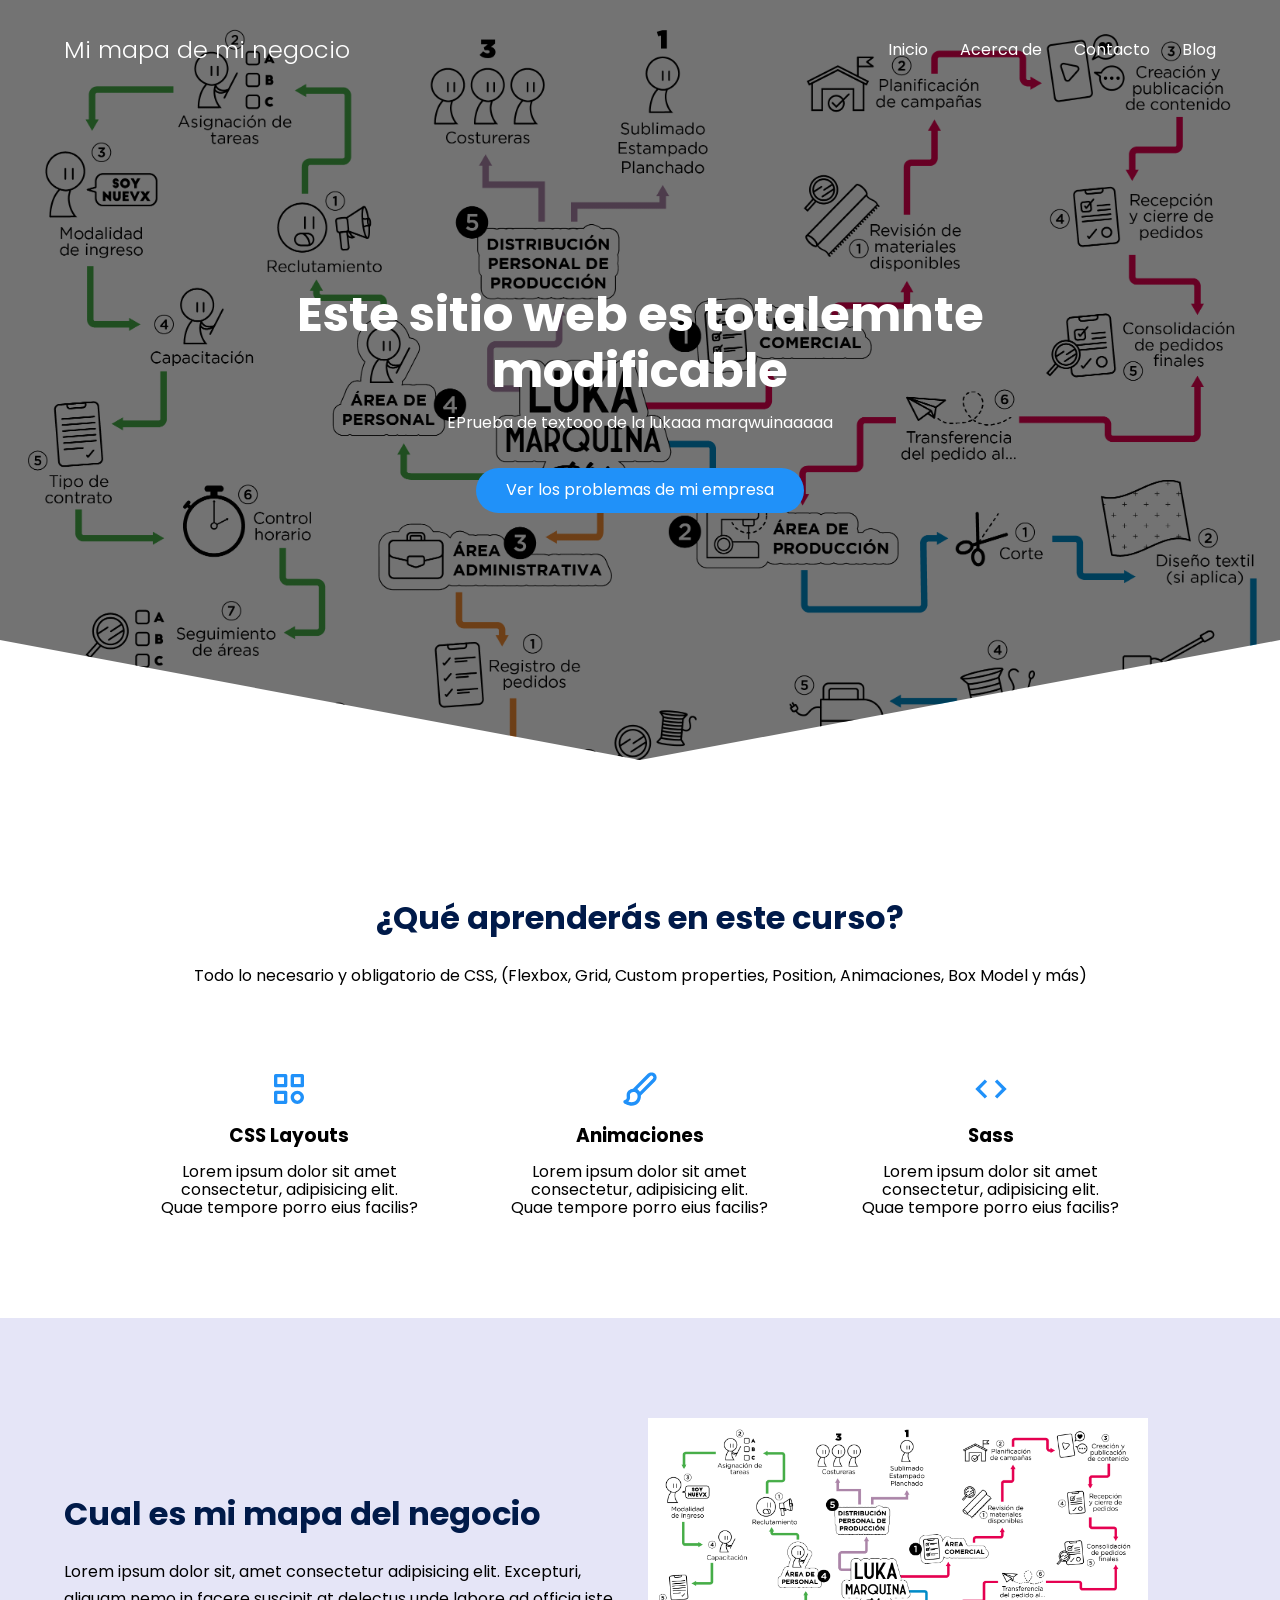
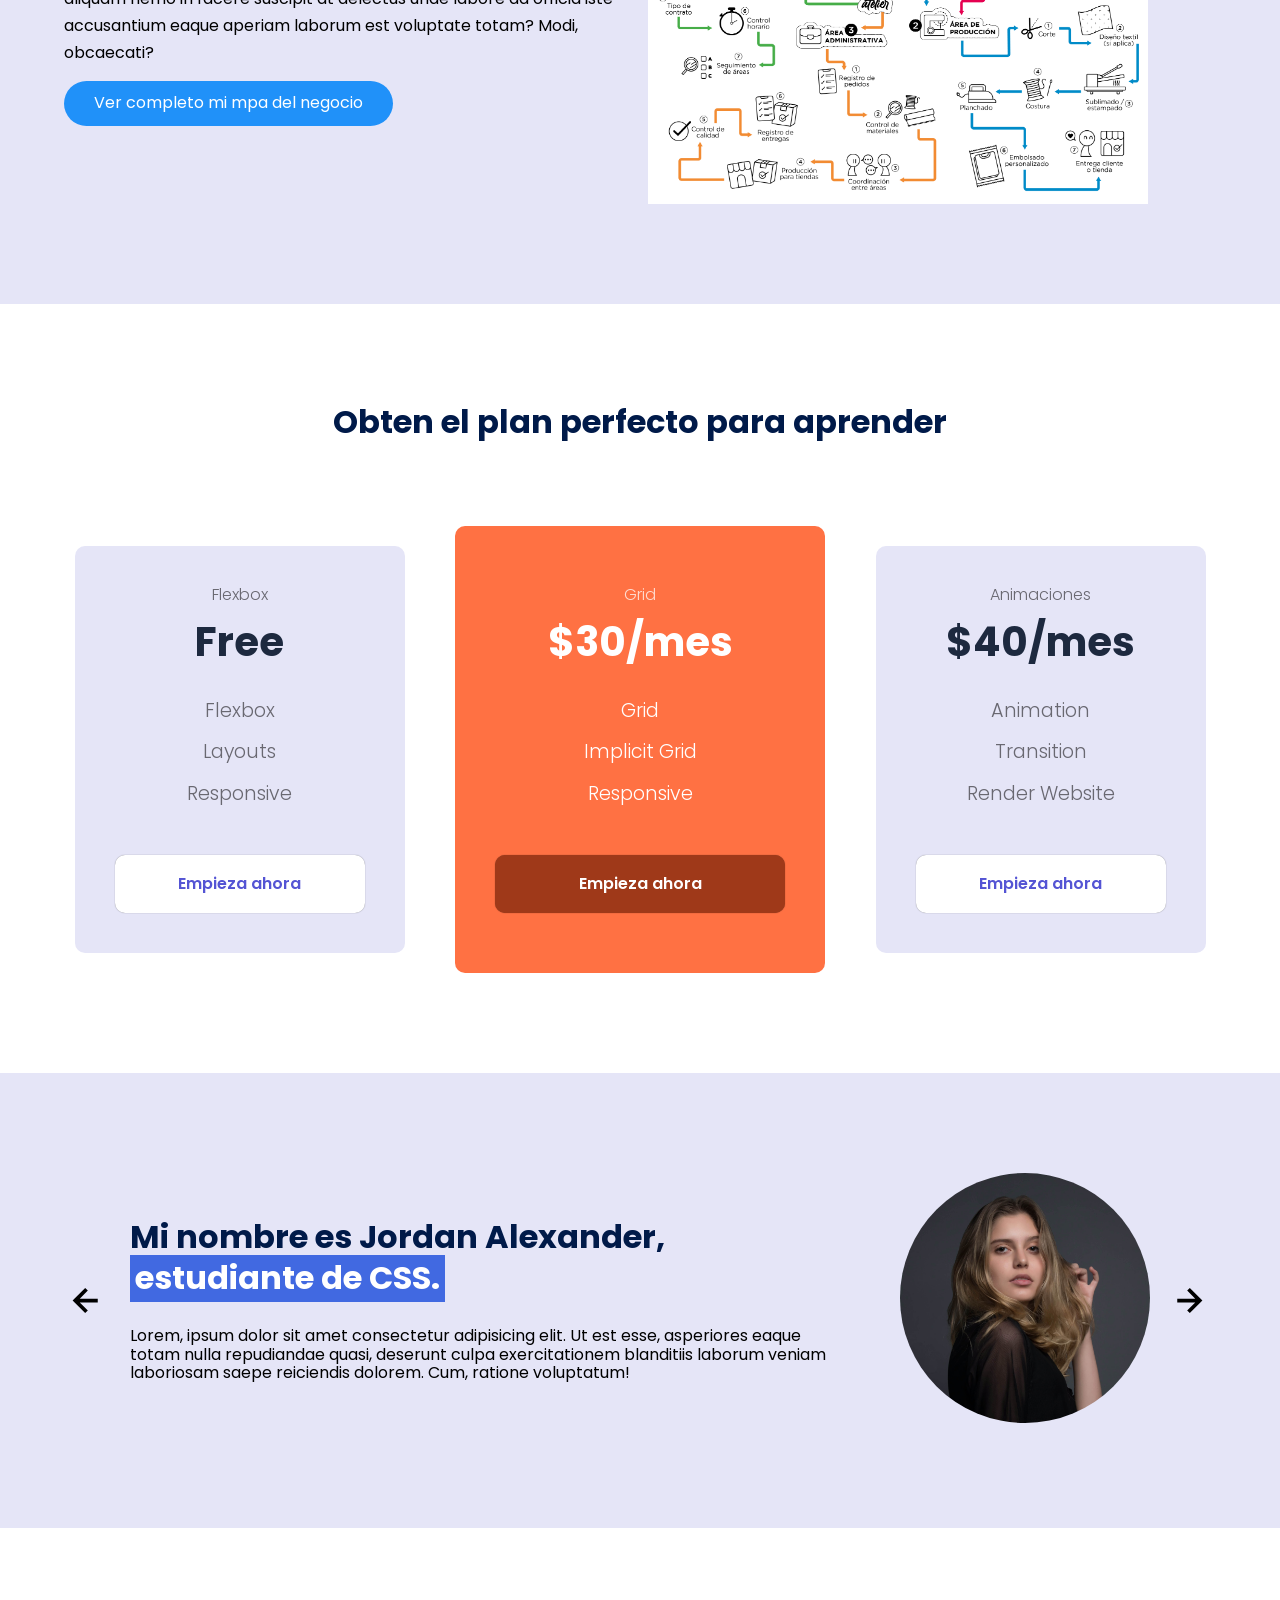
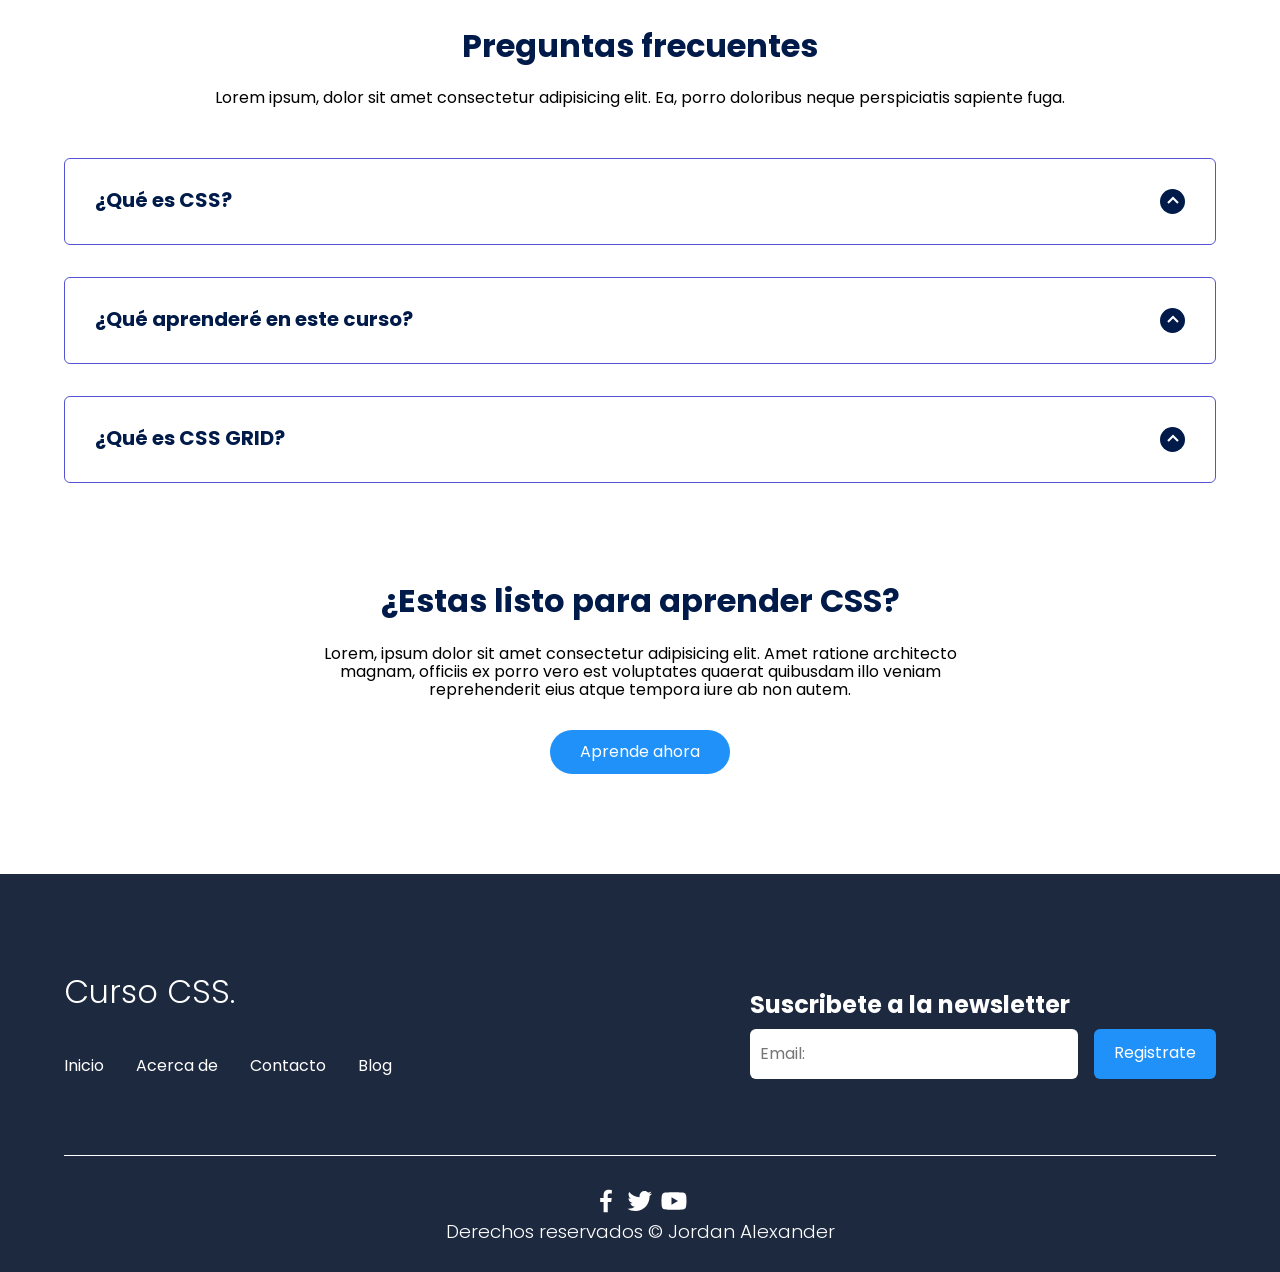
==== index.html @ 6831dfa4 "10" ====
<!DOCTYPE html>
<html lang="es">

<head>
    <meta charset="UTF-8">
    <meta http-equiv="X-UA-Compatible" content="IE=edge">
    <meta name="viewport" content="width=device-width, initial-scale=1.0">
    <title>MASTER EN CSS</title>
    <link rel="shortcut icon" href="./images/favicon.png" type="image/x-icon">
    <link rel="stylesheet" href="./css/normalize.css">
    <link rel="stylesheet" href="./css/estilos.css">

    <meta name="theme-color" content="#2091F9">

    <meta name="title" content="Aprende CSS desde cero">
    <meta name="description"
        content="Hola, soy una descripción que verás cuando busques algo de mi temática en Google.">


    <meta property="og:type" content="website">
    <meta property="og:url" content="https://alexcgdesign.github.io">
    <meta property="og:title" content="Aprende CSS desde cero">
    <meta property="og:description"
        content="Hola, soy una descripción que verás cuando busques algo de mi temática en Google.">
    <meta property="og:image" content="https://alexcgdesign.github.io/images/css.jpg">

    <meta property="twitter:card" content="summary_large_image">
    <meta property="twitter:url" content="https://www.jordanalex.com/">
    <meta property="twitter:title" content="Aprende CSS desde cero">
    <meta property="twitter:description"
        content="Hola, soy una descripción que verás cuando busques algo de mi temática en Google.">
    <meta property="twitter:image" content="https://alexcgdesign.github.io/images/css.jpg">
</head>

<body>

    <header class="hero">
        <nav class="nav container">
            <div class="nav__logo">
                <h2 class="nav__title">Mi mapa de mi negocio</h2>
            </div>

            <ul class="nav__link nav__link--menu">
                <li class="nav__items">
                    <a href="#" class="nav__links">Inicio</a>
                </li>
                <li class="nav__items">
                    <a href="#" class="nav__links">Acerca de</a>
                </li>
                <li class="nav__items">
                    <a href="#" class="nav__links">Contacto</a>
                </li>
                <li class="nav__items">
                    <a href="#" class="nav__links">Blog</a>
                </li>

                <img src="./images/close.svg" class="nav__close">
            </ul>

            <div class="nav__menu">
                <img src="./images/menu.svg" class="nav__img">
            </div>
        </nav>

        <section class="hero__container container">
            <h1 class="hero__title">Este sitio web es totalemnte modificable</h1>
            <p class="hero__paragraph">EPrueba de textooo de la lukaaa marqwuinaaaaa</p>
            <a href="#" class="cta">Ver los problemas de mi empresa</a>
        </section>
    </header>

    <main>
        <section class="container about">
            <h2 class="subtitle">¿Qué aprenderás en este curso?</h2>
            <p class="about__paragraph">Todo lo necesario y obligatorio de CSS, (Flexbox, Grid, Custom properties,
                Position, Animaciones, Box Model y más)</p>

            <div class="about__main">
                <article class="about__icons">
                    <img src="./images/shapes.svg" class="about__icon">
                    <h3 class="about__title">CSS Layouts</h3>
                    <p class="about__paragrah">Lorem ipsum dolor sit amet consectetur, adipisicing elit. Quae tempore
                        porro eius facilis?</p>
                </article>

                <article class="about__icons">
                    <img src="./images/paint.svg" class="about__icon">
                    <h3 class="about__title">Animaciones</h3>
                    <p class="about__paragrah">Lorem ipsum dolor sit amet consectetur, adipisicing elit. Quae tempore
                        porro eius facilis?</p>
                </article>

                <article class="about__icons">
                    <img src="./images/code.svg" class="about__icon">
                    <h3 class="about__title">Sass</h3>
                    <p class="about__paragrah">Lorem ipsum dolor sit amet consectetur, adipisicing elit. Quae tempore
                        porro eius facilis?</p>
                </article>
            </div>
        </section>

        <section class="knowledge">
            <div class="knowledge__container container">
                <div class="knowledege__texts">
                    <h2 class="subtitle">Cual es mi mapa del negocio </h2>
                    <p class="knowledge__paragraph">Lorem ipsum dolor sit, amet consectetur adipisicing elit. Excepturi,
                        aliquam nemo in facere suscipit at delectus unde labore ad officia iste accusantium eaque
                        aperiam laborum est voluptate totam? Modi, obcaecati?</p>
                    <a href="#" class="cta">Ver completo mi mpa del negocio</a>
                </div>

                <figure class="knowledge__picture">
                    <img src="images/GRAFICO COMPLETO MAPA LUKA MARQUINA ATELIER_Mesa de trabajo 1 (1).png" class="knowledge__img">
                </figure>
            </div>
        </section>

        <section class="price container">
            <h2 class="subtitle">Obten el plan perfecto para aprender</h2>

            <div class="price__table">
                <div class="price__element">
                    <p class="price__name">Flexbox</p>
                    <h3 class="price__price">Free</h3>

                    <div class="price__items">
                        <p class="price__features">Flexbox</p>
                        <p class="price__features">Layouts</p>
                        <p class="price__features">Responsive</p>
                    </div>

                    <a href="#" class="price__cta">Empieza ahora</a>
                </div>


                <div class="price__element price__element--best">
                    <p class="price__name">Grid</p>
                    <h3 class="price__price">$30/mes</h3>

                    <div class="price__items">
                        <p class="price__features">Grid</p>
                        <p class="price__features">Implicit Grid</p>
                        <p class="price__features">Responsive</p>
                    </div>

                    <a href="#" class="price__cta">Empieza ahora</a>
                </div>


                <div class="price__element">
                    <p class="price__name">Animaciones</p>
                    <h3 class="price__price">$40/mes</h3>

                    <div class="price__items">
                        <p class="price__features">Animation</p>
                        <p class="price__features">Transition</p>
                        <p class="price__features">Render Website</p>
                    </div>

                    <a href="#" class="price__cta">Empieza ahora</a>
                </div>


            </div>
        </section>

        <section class="testimony">
            <div class="testimony__container container">
                <img src="./images/leftarrow.svg" class="testimony__arrow" id="before">

                <section class="testimony__body testimony__body--show" data-id="1">
                    <div class="testimony__texts">
                        <h2 class="subtitle">Mi nombre es Jordan Alexander, <span class="testimony__course">estudiante
                                de CSS.</span></h2>
                        <p class="testimony__review">Lorem, ipsum dolor sit amet consectetur adipisicing elit. Ut est
                            esse, asperiores eaque totam nulla repudiandae quasi, deserunt culpa exercitationem
                            blanditiis laborum veniam laboriosam saepe reiciendis dolorem. Cum, ratione voluptatum!</p>
                    </div>

                    <figure class="testimony__picture">
                        <img src="./images/face.jpg" class="testimony__img">
                    </figure>
                </section>

                <section class="testimony__body" data-id="2">
                    <div class="testimony__texts">
                        <h2 class="subtitle">Mi nombre es Alejandra Perez, <span class="testimony__course">estudiante de
                                CSS.</span></h2>
                        <p class="testimony__review">Lorem, ipsum dolor sit amet consectetur adipisicing elit. Ut est
                            esse, asperiores eaque laborum veniam laboriosam saepe reiciendis dolorem. Cum, ratione
                            voluptatum!</p>
                    </div>

                    <figure class="testimony__picture">
                        <img src="./images/face2.jpg" class="testimony__img">
                    </figure>
                </section>

                <section class="testimony__body" data-id="3">
                    <div class="testimony__texts">
                        <h2 class="subtitle">Mi nombre es Karen Arteaga, <span class="testimony__course">estudiante de
                                CSS.</span></h2>
                        <p class="testimony__review">Lorem, ipsum dolor sit amet consectetur adipisicing elit. Ut est
                            esse, niam laboriosam saepe reiciendis dolorem. Cum, ratione voluptatum!</p>
                    </div>

                    <figure class="testimony__picture">
                        <img src="./images/face3.jpg" class="testimony__img">
                    </figure>
                </section>

                <section class="testimony__body" data-id="4">
                    <div class="testimony__texts">
                        <h2 class="subtitle">Mi nombre es Kevin Ramirez, <span class="testimony__course">estudiante de
                                CSS.</span></h2>
                        <p class="testimony__review">Lorem, ipsum dolor sit amet consectetur adipisicing elit. Ut est
                            esse, niam laboriosam saepe reiciendis dolorem. Cum, ratione voluptatum!</p>
                    </div>

                    <figure class="testimony__picture">
                        <img src="./images/face4.jpg" class="testimony__img">
                    </figure>
                </section>


                <img src="./images/rightarrow.svg" class="testimony__arrow" id="next">
            </div>
        </section>

        <section class="questions container">
            <h2 class="subtitle">Preguntas frecuentes</h2>
            <p class="questions__paragraph">Lorem ipsum, dolor sit amet consectetur adipisicing elit. Ea, porro
                doloribus neque perspiciatis sapiente fuga.</p>

            <section class="questions__container">
                <article class="questions__padding">
                    <div class="questions__answer">
                        <h3 class="questions__title">¿Qué es CSS?
                            <span class="questions__arrow">
                                <img src="./images/arrow.svg" class="questions__img">
                            </span>
                        </h3>

                        <p class="questions__show">Lorem ipsum, dolor sit amet consectetur adipisicing elit. Quos
                            facere, quidem eum id excepturi assumenda explicabo nam accusamus veritatis voluptates
                            eveniet adipisci, dicta nihil nemo modi possimus officiis quam atque? Lorem ipsum, dolor sit
                            amet consectetur adipisicing elit. Quos facere, quidem eum id excepturi assumenda explicabo
                            nam accusamus veritatis voluptates eveniet adipisci, dicta nihil nemo modi possimus officiis
                            quam atque?</p>
                    </div>
                </article>

                <article class="questions__padding">
                    <div class="questions__answer">
                        <h3 class="questions__title">¿Qué aprenderé en este curso?
                            <span class="questions__arrow">
                                <img src="./images/arrow.svg" class="questions__img">
                            </span>
                        </h3>

                        <p class="questions__show">Lorem ipsum, dolor sit amet consectetur adipisicing elit. Quos
                            facere, quidem eum id excepturi assumenda explicabo nam accusamus veritatis voluptates
                            eveniet adipisci, dicta nihil nemo modi possimus officiis quam atque? Lorem ipsum, dolor sit
                            amet consectetur adipisicing elit. Quos facere, quidem eum id excepturi assumenda explicabo
                            nam accusamus veritatis voluptates eveniet adipisci, dicta nihil nemo modi possimus officiis
                            quam atque?</p>
                    </div>
                </article>

                <article class="questions__padding">
                    <div class="questions__answer">
                        <h3 class="questions__title">¿Qué es CSS GRID?
                            <span class="questions__arrow">
                                <img src="./images/arrow.svg" class="questions__img">
                            </span>
                        </h3>

                        <p class="questions__show">Lorem ipsum, dolor sit amet consectetur adipisicing elit. Quos
                            facere, quidem eum id excepturi assumenda explicabo nam accusamus veritatis voluptates
                            eveniet adipisci, dicta nihil nemo modi possimus officiis quam atque? Lorem ipsum, dolor sit
                            amet consectetur adipisicing elit. Quos facere, quidem eum id excepturi assumenda explicabo
                            nam accusamus veritatis voluptates eveniet adipisci, dicta nihil nemo modi possimus officiis
                            quam atque?</p>
                    </div>
                </article>
            </section>

            <section class="questions__offer">
                <h2 class="subtitle">¿Estas listo para aprender CSS?</h2>
                <p class="questions__copy">Lorem, ipsum dolor sit amet consectetur adipisicing elit. Amet ratione
                    architecto magnam, officiis ex porro vero est voluptates quaerat quibusdam illo veniam reprehenderit
                    eius atque tempora iure ab non autem.</p>
                <a href="#" class="cta">Aprende ahora</a>
            </section>
        </section>
    </main>

    <footer class="footer">
        <section class="footer__container container">
            <nav class="nav nav--footer">
                <h2 class="footer__title">Curso CSS.</h2>

                <ul class="nav__link nav__link--footer">
                    <li class="nav__items">
                        <a href="#" class="nav__links">Inicio</a>
                    </li>
                    <li class="nav__items">
                        <a href="#" class="nav__links">Acerca de</a>
                    </li>
                    <li class="nav__items">
                        <a href="#" class="nav__links">Contacto</a>
                    </li>
                    <li class="nav__items">
                        <a href="#" class="nav__links">Blog</a>
                    </li>
                </ul>
            </nav>

            <form class="footer__form" action="https://formspree.io/f/mknkkrkj" method="POST">
                <h2 class="footer__newsletter">Suscribete a la newsletter</h2>
                <div class="footer__inputs">
                    <input type="email" placeholder="Email:" class="footer__input" name="_replyto">
                    <input type="submit" value="Registrate" class="footer__submit">
                </div>
            </form>
        </section>

        <section class="footer__copy container">
            <div class="footer__social">
                <a href="#" class="footer__icons"><img src="./images/facebook.svg" class="footer__img"></a>
                <a href="#" class="footer__icons"><img src="./images/twitter.svg" class="footer__img"></a>
                <a href="#" class="footer__icons"><img src="./images/youtube.svg" class="footer__img"></a>
            </div>

            <h3 class="footer__copyright">Derechos reservados &copy; Jordan Alexander</h3>
        </section>
    </footer>

    <script src="./js/slider.js"></script>
    <script src="./js/questions.js"></script>
    <script src="./js/menu.js"></script>
</body>

</html>
---- css/estilos.css ----
@import url('https://fonts.googleapis.com/css2?family=Poppins:wght@300;400;600;700&display=swap');

:root {
    --padding-container: 100px 0;
    --color-title: #001A49;
}

body {
    font-family: 'Poppins', sans-serif;
}

.container {
    width: 90%;
    max-width: 1200px;
    margin: 0 auto;
    overflow: hidden;
    padding: var(--padding-container);
}

.hero {
    width: 100%;
    height: 100vh;
    min-height: 600px;
    max-height: 800px;
    position: relative;
    display: grid;
    grid-template-rows: 100px 1fr;
    color: #fff;
}

.hero::before {
    content: "";
    position: absolute;
    top: 0;
    left: 0;
    width: 100%;
    height: 100%;
    background-image: linear-gradient(180deg, #0000008c 0%, #0000008c 100%), url('../images/GRAFICO COMPLETO MAPA LUKA MARQUINA ATELIER_Mesa de trabajo 1 (1).png');
    background-size: cover;
    clip-path: polygon(0 0, 100% 0, 100% 80%, 50% 95%, 0 80%);
    z-index: -1;
}


/* Nav */

.nav {
    --padding-container: 0;
    height: 100%;
    display: flex;
    align-items: center;
}

.nav__title {
    font-weight: 300;
}

.nav__link {
    margin-left: auto;
    padding: 0;
    display: grid;
    grid-auto-flow: column;
    grid-auto-columns: max-content;
    gap: 2em;
}

.nav__items {
    list-style: none;
}

.nav__links {
    color: #fff;
    text-decoration: none;
}

.nav__menu {
    margin-left: auto;
    cursor: pointer;
    display: none;
}

.nav__img {
    display: block;
    width: 30px;
}


.nav__close {
    display: var(--show, none);
}


/* Hero container */

.hero__container {
    max-width: 800px;
    --padding-container: 0;
    display: grid;
    grid-auto-rows: max-content;
    align-content: center;
    gap: 1em;
    padding-bottom: 100px;
    text-align: center;
}

.hero__title {
    font-size: 3rem;
}

.hero__paragraph {
    margin-bottom: 20px;
}

.cta {
    display: inline-block;
    background-color: #2091F9;
    justify-self: center;
    color: #fff;
    text-decoration: none;
    padding: 13px 30px;
    border-radius: 32px;
}

/* About */

.about {
    text-align: center;
}

.subtitle {
    color: var(--color-title);
    font-size: 2rem;
    margin-bottom: 25px;
}


.about__paragraph {
    line-height: 1.7;
}

.about__main {
    padding-top: 80px;
    display: grid;
    width: 90%;
    margin: 0 auto;
    gap: 1em;
    overflow: hidden;
    grid-template-columns: repeat(auto-fit, minmax(260px, auto));
}


.about__icons {
    display: grid;
    gap: 1em;
    justify-items: center;
    width: 260px;
    overflow: hidden;
    margin: 0 auto;
}

.about__icon {
    width: 40px;
}

/* Knowledge */

.knowledge {
    background-color: #e5e5f7;
    background-image: radial-gradient(#444cf7 0.5px, transparent 0.5px), radial-gradient(#444cf7 0.5px, #e5e5f7 0.5px);
    background-size: 20px 20px;
    background-position: 0 0, 10px 10px;
    overflow: hidden;
}

.knowledge__container{
    display: grid;
    grid-template-columns: 1fr 1fr;
    gap: 1em;
    align-items: center;
}

.knowledge__picture{
    max-width: 500px;
}

.knowledge__paragraph{
    line-height: 1.7;
    margin-bottom: 15px;
}

.knowledge__img{
    width: 100%;
    display: block;
}

/* price */

.price{
    text-align: center;
}

.price__table{
    padding-top: 60px;
    display: flex;
    flex-wrap: wrap;
    gap: 2.5em;
    justify-content: space-evenly;
    align-items: center;
}

.price__element{
    background-color: #e5e5f7;
    text-align: center;
    border-radius: 10px;
    width: 330px;
    padding: 40px;
    --color-plan: #696871;
    --color-price: #1D293F;
    --bg-cta: #fff;
    --color-cta: #5454D4;
    --color-items: #696871;
}

.price__element--best{
    width: 370px;
    padding: 60px 40px;
    background-color: #FF7143;
    --color-plan: rgb(255 255 255 / 75%);
    --color-price: #fff;
    --bg-cta: #9F3919;
    --color-cta: #FFF;
    --color-items: #fff;
}


.price__name{
    color: var(--color-plan);
    margin-bottom: 15px;
    font-weight: 300;
}

.price__price{
    font-size: 2.5rem;
    color: var(--color-price);
}

.price__items{
    margin-top: 35px;
    display: grid;
    gap: 1em;
    font-weight: 300;
    font-size: 1.2rem;
    margin-bottom: 50px;
    color: var(--color-items);
}

.price__cta{
    display: block;
    padding: 20px 0;
    border-radius: 10px;
    text-decoration: none;
    background-color: var(--bg-cta);
    font-weight: 600;
    color: var(--color-cta);
    box-shadow: 0 0 1px rgba(0, 0, 0, .5);
}

/* Testimony */

.testimony{
    background-color: #e5e5f7;
}

.testimony__container{
    display: grid;
    grid-template-columns: 50px 1fr 50px;
    gap: 1em;
    align-items: center;
}

.testimony__body{
    display: grid;
    grid-template-columns: 1fr max-content;
    justify-content: space-between;
    align-items: center;
    gap: 2em;
    grid-column: 2/3;
    grid-row: 1/2;
    opacity: 0;
    pointer-events: none;
}


.testimony__body--show{
    pointer-events: unset;
    opacity: 1;
    transition: opacity 1.5s ease-in-out;
}

.testimony__img{
    width: 250px;
    height: 250px;
    border-radius: 50%;
    object-fit: cover;
    object-position: 50% 30%;
}

.testimony__texts{
    max-width: 700px;
}

.testimony__course{
    background-color: royalblue;
    color: #fff;
    display: inline-block;
    padding: 5px;
}

.testimony__arrow{
    width: 90%;
    cursor: pointer;
}

/* Questions */

.questions{
    text-align: center;
}

.questions__container{
    display: grid;
    gap: 2em;
    padding-top: 50px;
    padding-bottom: 100px;
}

.questions__padding{
    padding: 0;
    transition: padding .3s;
    border: 1px solid #5454D4;
    border-radius: 6px;
}

.questions__padding--add{
    padding-bottom: 30px;
}

.questions__answer{
    padding: 0 30px 0;
    overflow: hidden;
}

.questions__title{
    text-align: left;
    display: flex;
    font-size: 20px;
    padding: 30px 0 30px;
    cursor: pointer;
    color: var(--color-title);
    justify-content: space-between;
}

.questions__arrow{
    border-radius: 50%;
    background-color: var(--color-title);
    width: 25px;
    height: 25px;
    display: flex;
    justify-content: center;
    align-items: center;
    align-self: flex-end;
    margin-left: 10px;
    transition:  transform .3s;
}

.questions__arrow--rotate{
    transform: rotate(180deg);
}

.questions__show{
    text-align: left;
    height: 0;
    transition: height .3s;
}

.questions__img{
    display: block;
}

.questions__copy{
    width: 60%;
    margin: 0 auto;
    margin-bottom: 30px;
}

/* Footer */

.footer{
    background-color: #1D293F;
}

.footer__title{
    font-weight: 300;
    font-size: 2rem;
    margin-bottom: 30px;
}

.footer__title, .footer__newsletter{
    color: #fff;
}


.footer__container{
    display: flex;
    justify-content: space-between;
    align-items: center;
    border-bottom: 1px solid #fff;
    padding-bottom: 60px;
}

.nav--footer{
    padding-bottom: 20px;
    display: grid;
    gap: 1em;
    grid-auto-flow: row;
    height: 100%;
}

.nav__link--footer{
    display: flex;
    margin: 0;
    margin-right: 20px;
    flex-wrap: wrap;
}

.footer__inputs{
    margin-top: 10px;
    display: flex;
    overflow: hidden;
}

.footer__input{
    background-color: #fff;
    height: 50px;
    display: block;
    padding-left: 10px;
    border-radius: 6px;
    font-size: 1rem;
    outline: none;
    border: none;
    margin-right: 16px;
}

.footer__submit{
    margin-left: auto;
    display: inline-block;
    height: 50px;
    padding: 0 20px ;
    background-color: #2091F9;
    border: none;
    font-size: 1rem;
    color: #fff;
    border-radius: 6px;
    cursor: pointer;
}

.footer__copy{
    --padding-container: 30px 0;
    text-align: center;
    color: #fff;
}

.footer__copyright{
    font-weight: 300;
}

.footer__icons{
    margin-bottom: 10px;
}

.footer__img{
    width: 30px;
}

/* Media queries */

@media (max-width:800px){
    .nav__menu{
        display: block;
    }

    .nav__link--menu{
        position: fixed;
        background-color: #000;
        top: 0;
        left: 0;
        height: 100%;
        width: 100%;
        display: flex;
        flex-direction: column;
        justify-content: space-evenly;
        align-items: center;
        z-index: 100;
        opacity: 0;
        pointer-events: none;
        transition: .7s opacity;
    }

    .nav__link--show{
        --show: block;
        opacity:1 ;
        pointer-events: unset;
    }

    .nav__close{
        position: absolute;
        top: 30px;
        right: 30px;
        width: 30px;
        cursor: pointer;
    }

    .hero__title{
        font-size: 2.5rem;
    }


    .about__main{
        gap: 2em;
    }

    .about__icons:last-of-type{
        grid-column: 1/-1;
    }


    .knowledge__container{
        grid-template-columns: 1fr;
        grid-template-rows: max-content 1fr;
        gap: 3em;
        text-align: center;
    }

    .knowledge__picture{
        grid-row: 1/2;
        justify-self: center;
    }

    .testimony__container{
        grid-template-columns: 30px 1fr 30px;
    }

    .testimony__body{
        grid-template-columns: 1fr;
        grid-template-rows: max-content max-content;
        gap: 3em;
        justify-items:center ;
    }


    .testimony__img{
        width: 200px;
        height: 200px;
        
    }

    .questions__copy{
        width: 100%;
    }

    .footer__container{
        flex-wrap: wrap;
    }

    .nav--footer{
        width: 100%;
        justify-items: center;
    }

    .nav__link--footer{
        width: 100%;
        justify-content: space-evenly;
        margin: 0;
    }

    .footer__form{
        width: 100%;
        justify-content: space-evenly;
    }

    .footer__input{
        flex: 1;
    }

}

@media (max-width:600px){
    .hero__title{
        font-size: 2rem;
    }

    .hero__paragraph{
        font-size: 1rem;
    }

    .subtitle{
        font-size: 1.8rem;
    }

    .price__element{
        width: 90%;
    }

    .price__element--best{
        width: 90%;
        /* padding: 40px; */
    }

    .price__price{
        font-size: 2rem;
    }

    .testimony{
        --padding-container: 60px 0;
    }

    .testimony__container{
        grid-template-columns: 28px 1fr 28px;
        gap: .9em;
    }

    .testimony__arrow{
        width: 100%;
    }

    .testimony__course{
        margin-top: 15px;
    }

    .questions__title{
        font-size: 1rem;
    }

    .footer__title{
        justify-self: start;
        margin-bottom: 15px;
    }

    .nav--footer{
        padding-bottom: 60px;
    }

    .nav__link--footer{
        justify-content: space-between;
    }

    .footer__inputs{
        flex-wrap: wrap;
    }

    .footer__input{
        flex-basis: 100%;
        margin: 0;
        margin-bottom: 16px;
    }

    .footer__submit{
        margin-right: auto;
        margin-left: 0;
        

        /* 
        margin:0;
        width: 100%;
        */
    }
}
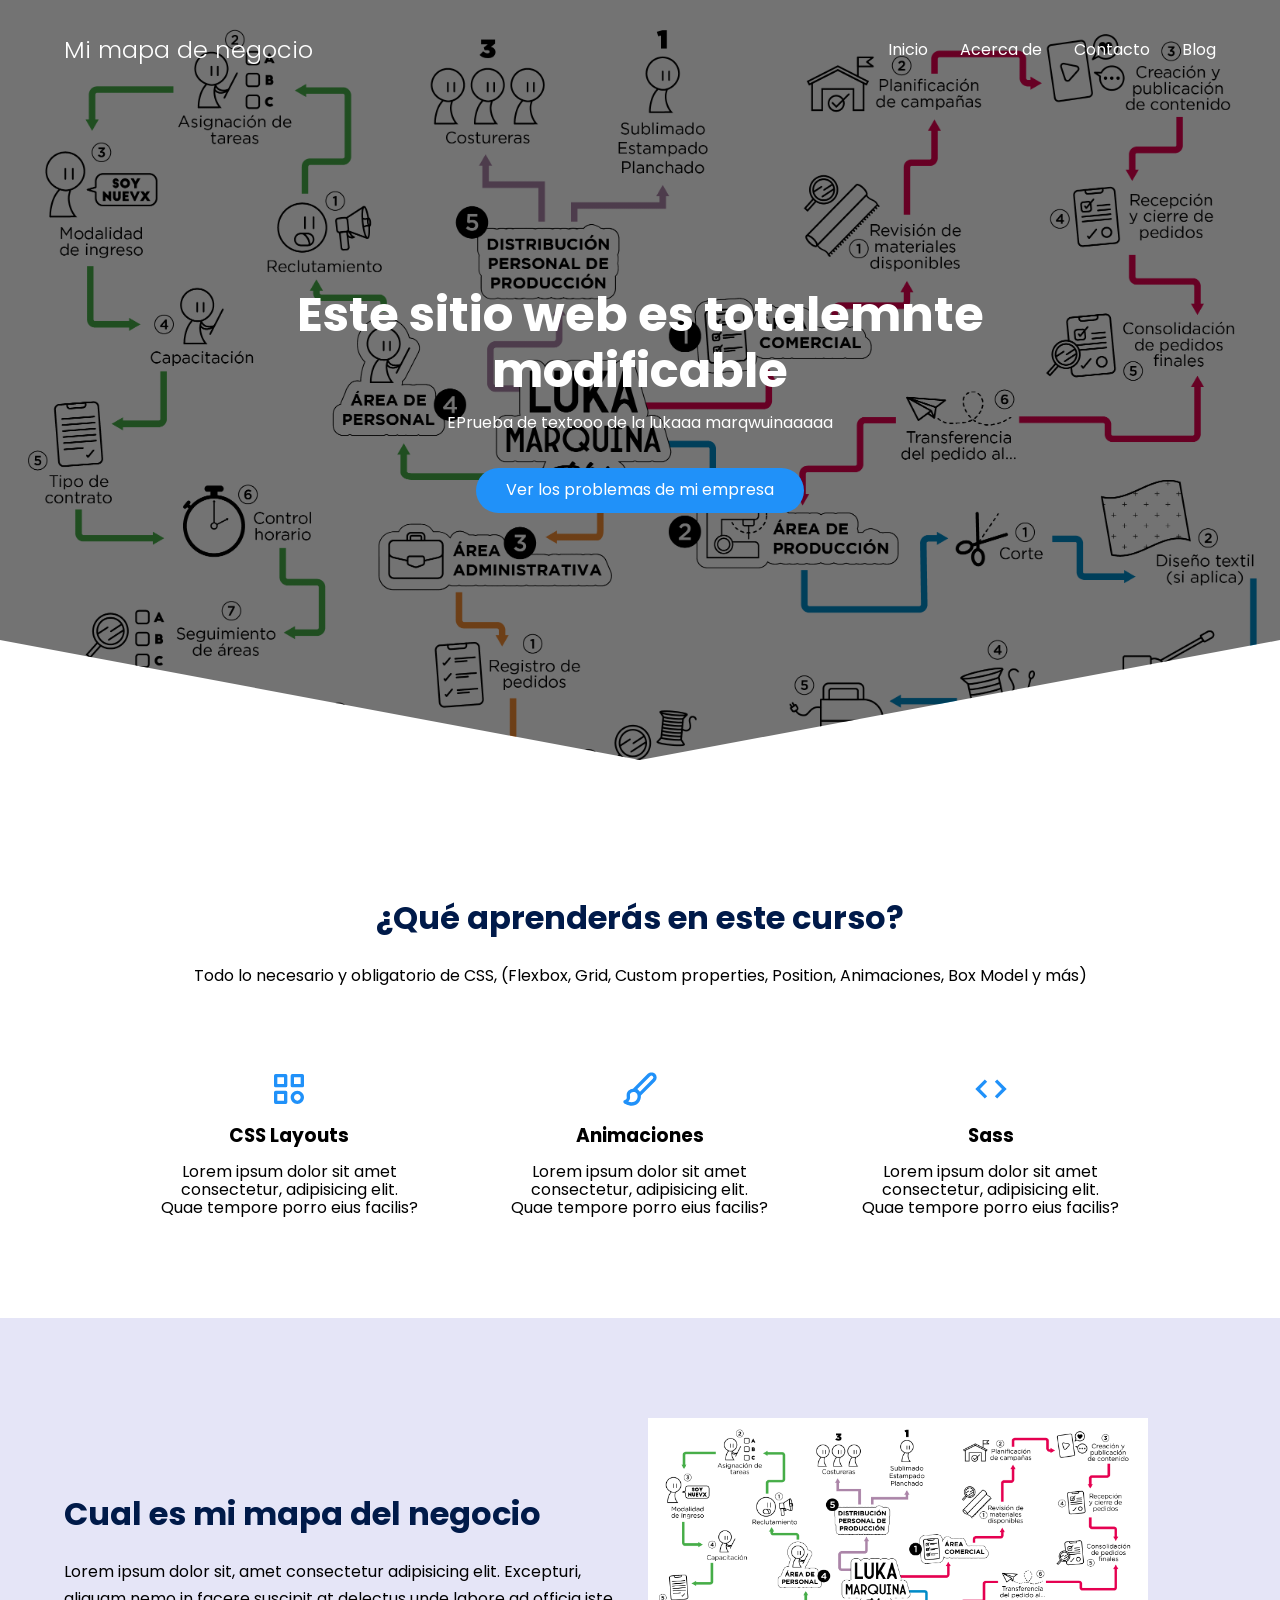
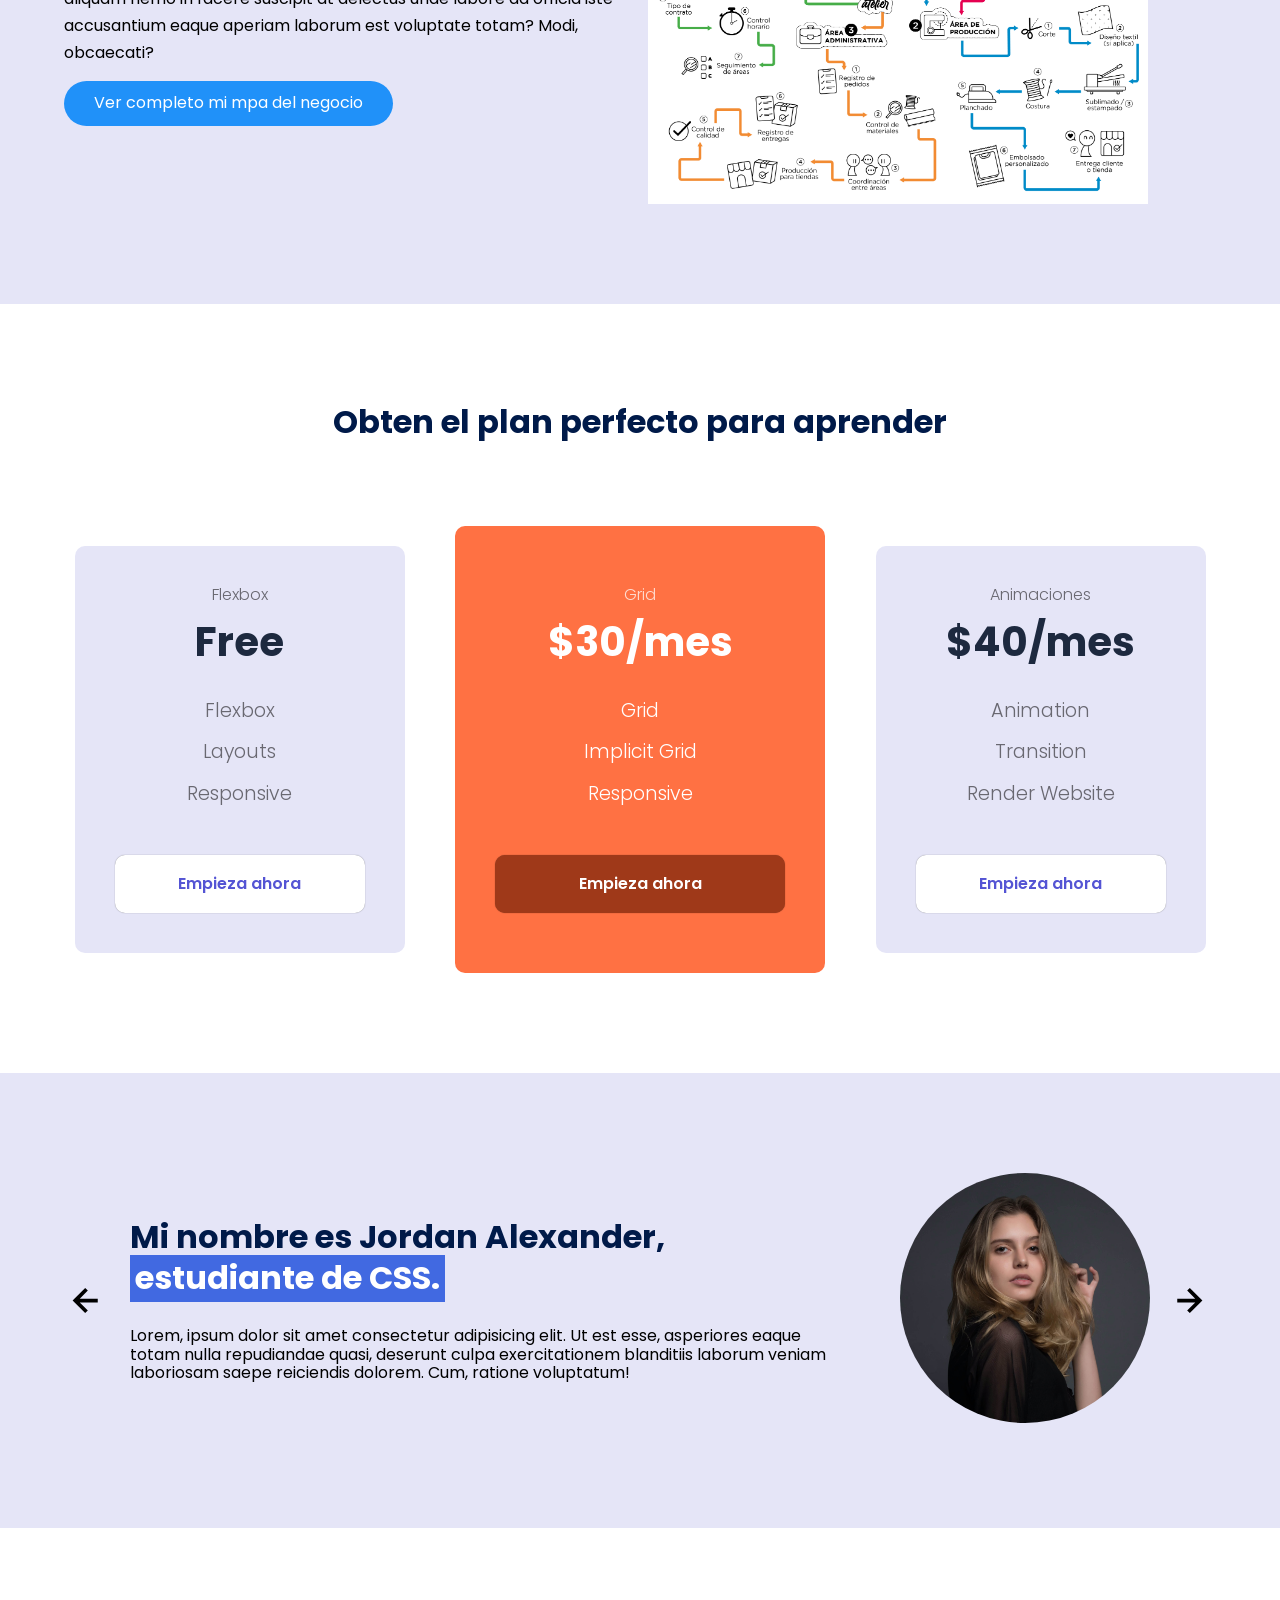
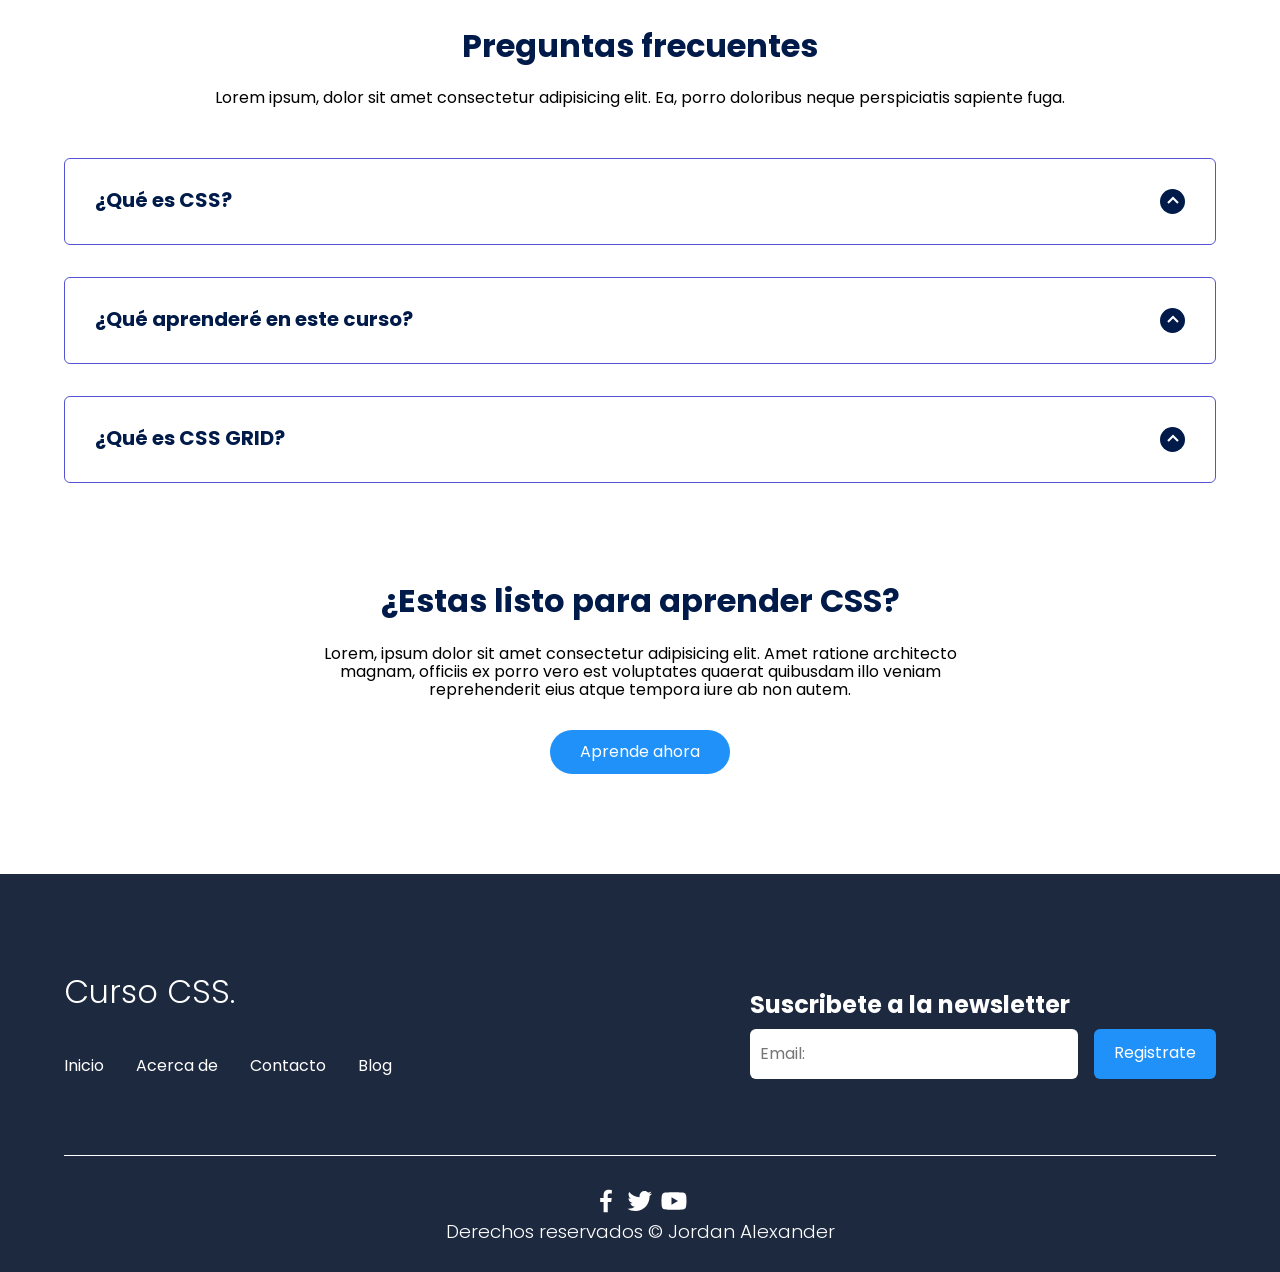
==== commit fb80d3f0: "11" ====
--- a/index.html
+++ b/index.html
@@ -37,7 +37,7 @@
     <header class="hero">
         <nav class="nav container">
             <div class="nav__logo">
-                <h2 class="nav__title">Mi mapa de mi negocio</h2>
+                <h2 class="nav__title">Mi mapa de negocio</h2>
             </div>
 
             <ul class="nav__link nav__link--menu">
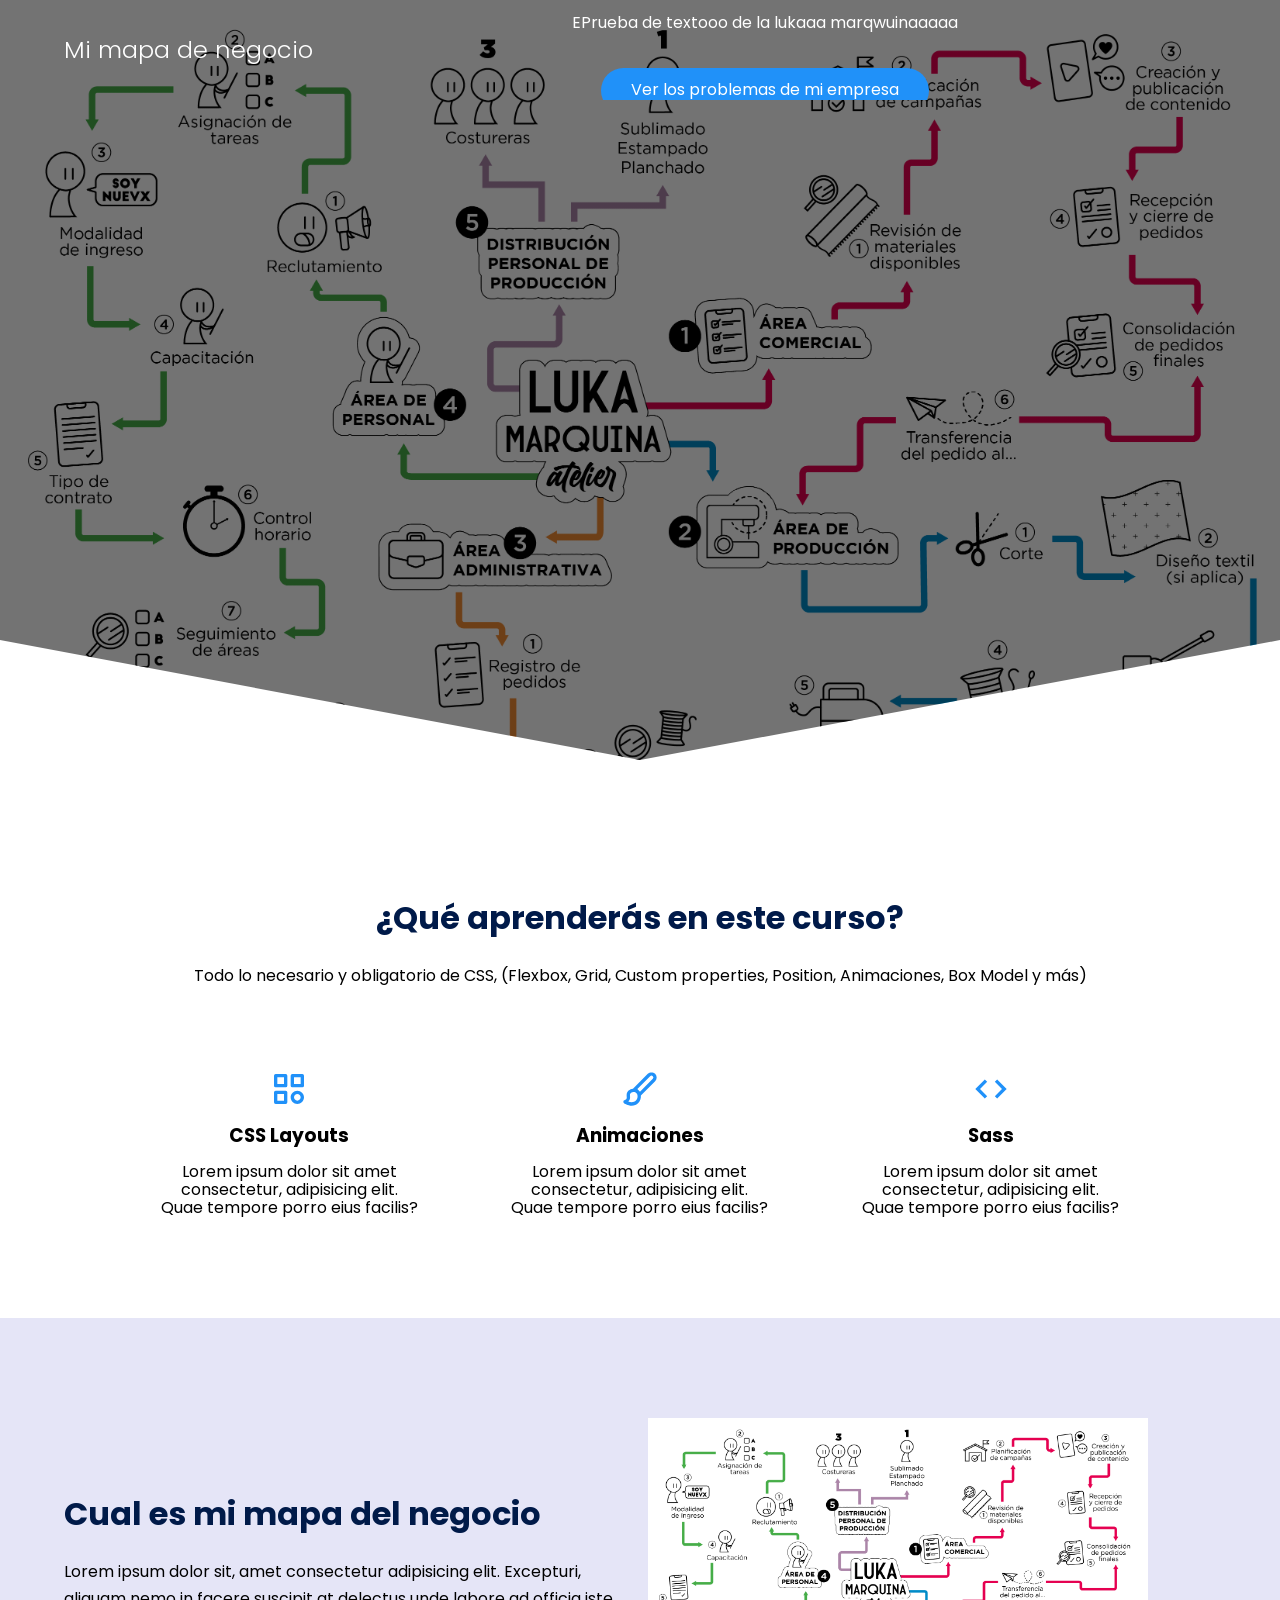
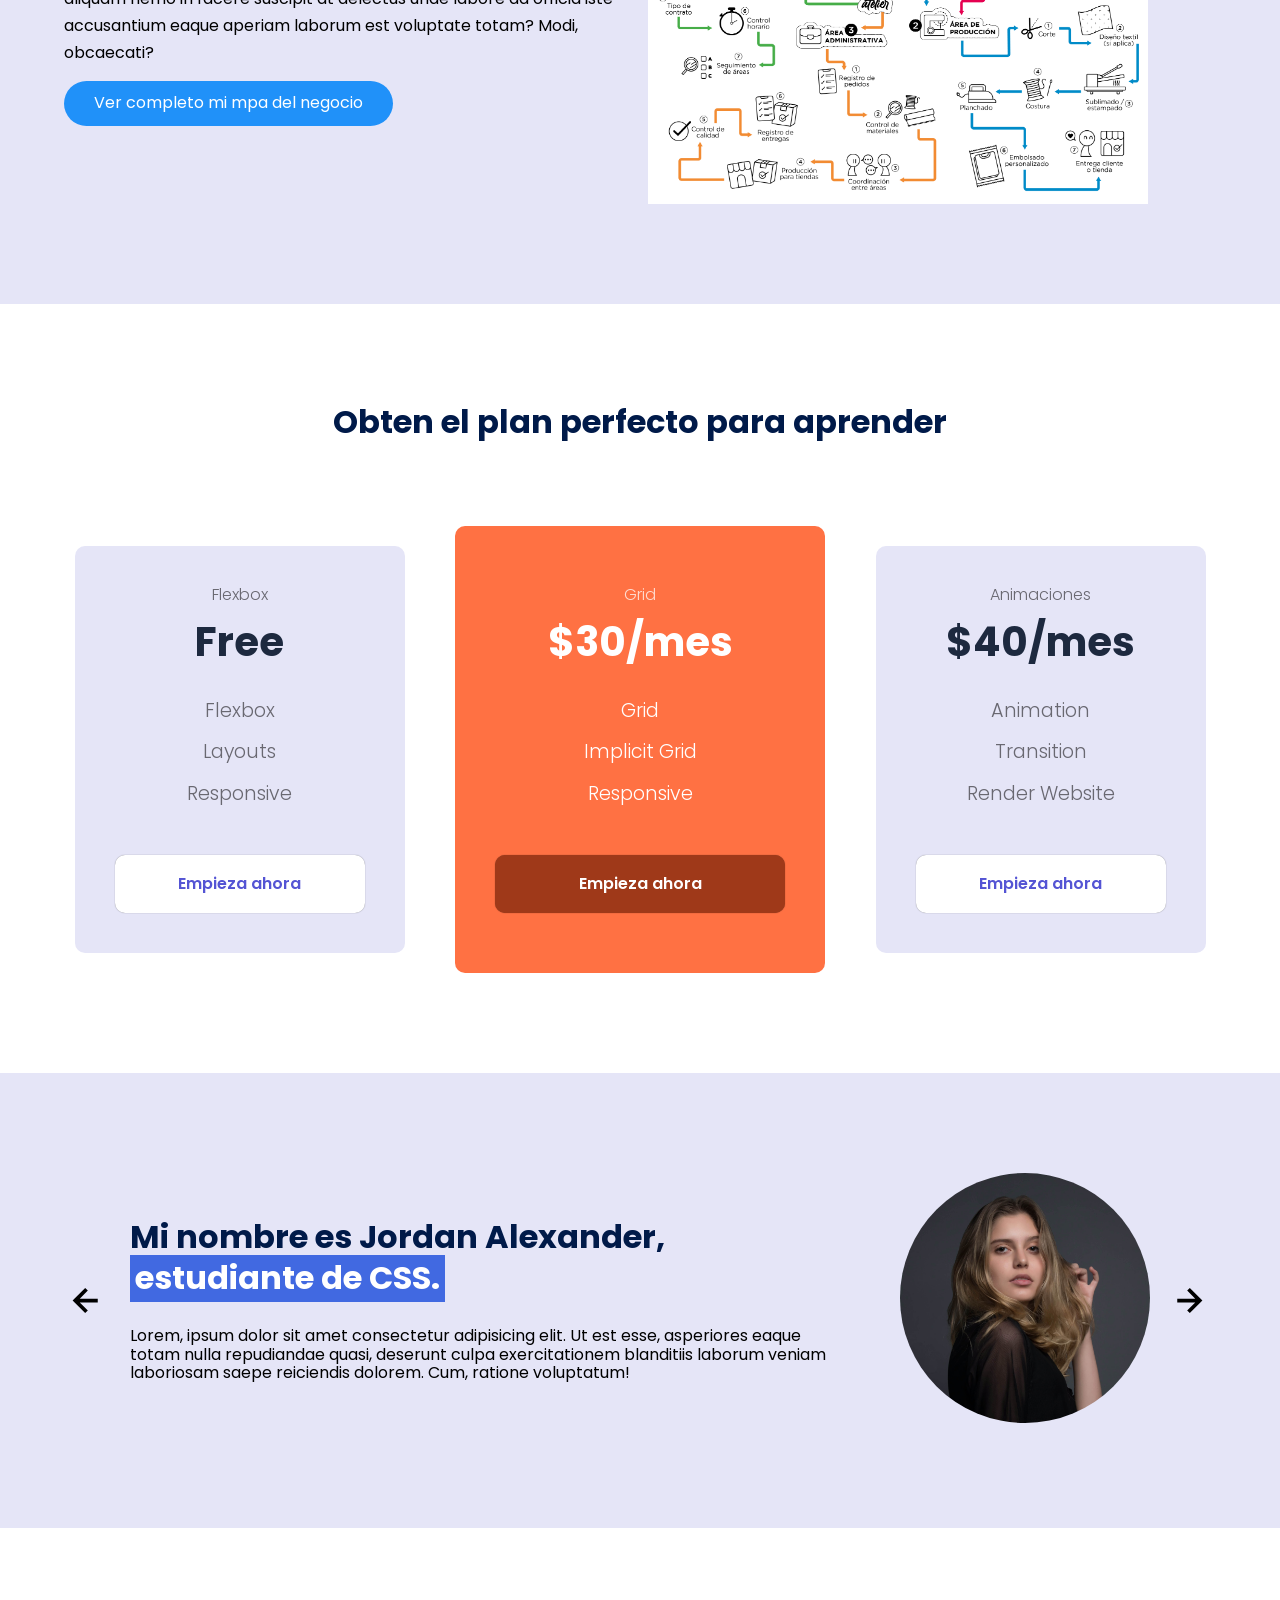
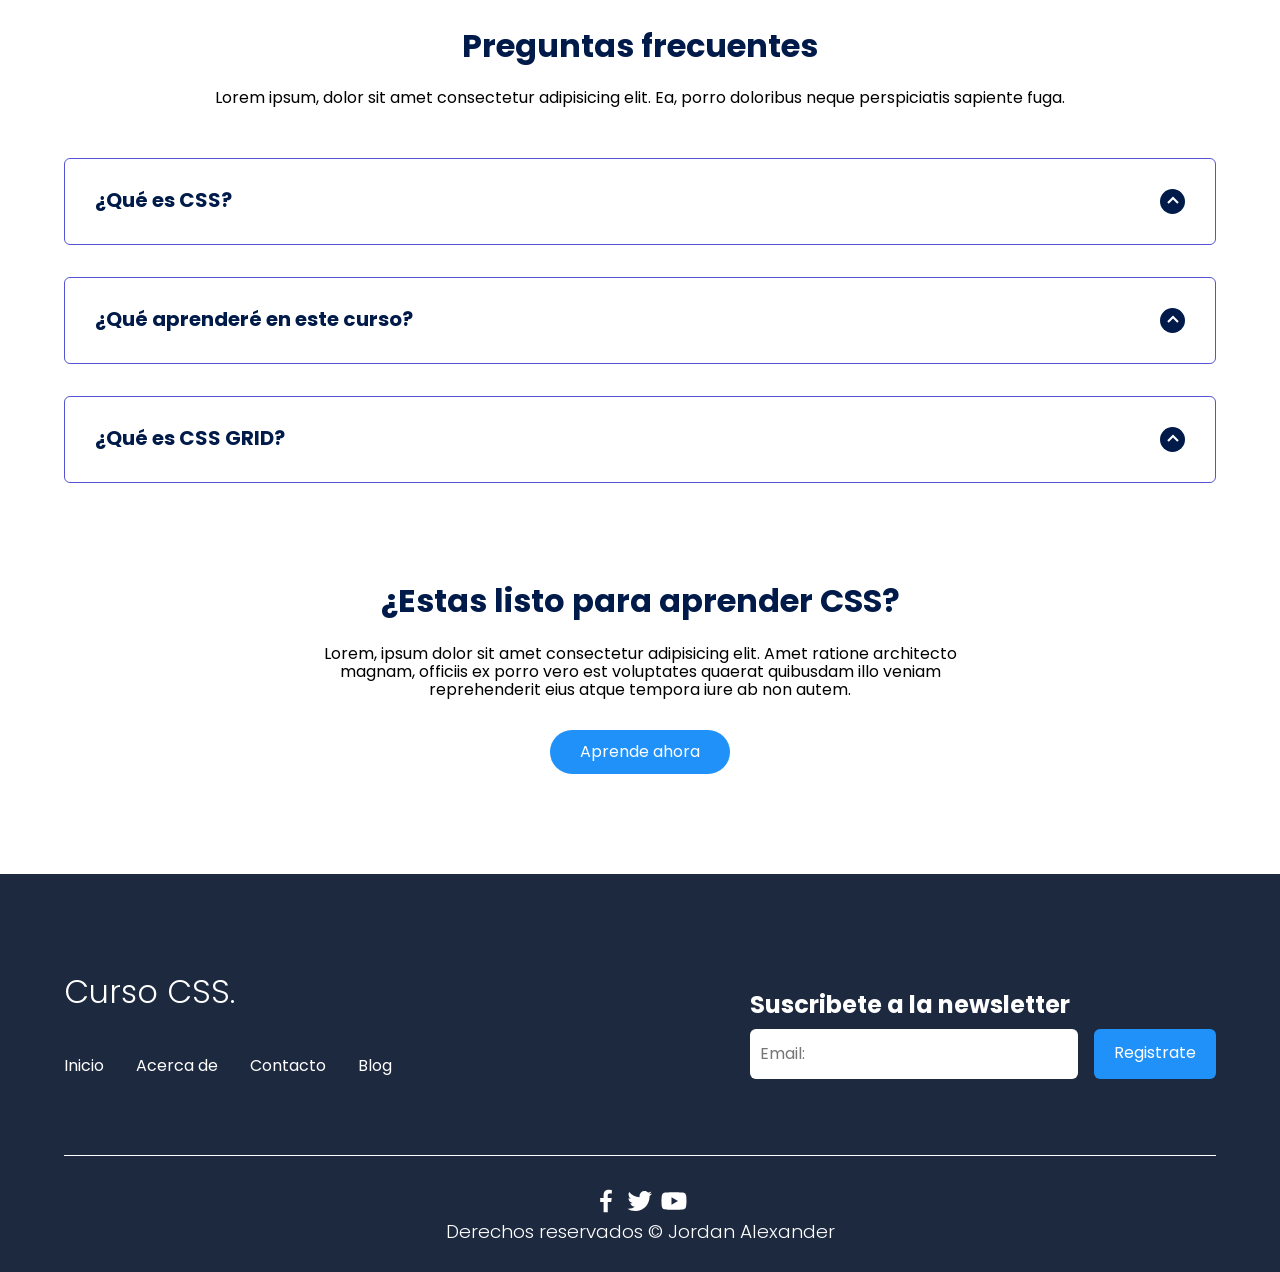
==== commit cca41d09: "11" ====
--- a/index.html
+++ b/index.html
@@ -39,7 +39,7 @@
             <div class="nav__logo">
                 <h2 class="nav__title">Mi mapa de negocio</h2>
             </div>
-
+<!--
             <ul class="nav__link nav__link--menu">
                 <li class="nav__items">
                     <a href="#" class="nav__links">Inicio</a>
@@ -61,7 +61,7 @@
                 <img src="./images/menu.svg" class="nav__img">
             </div>
         </nav>
-
+-->
         <section class="hero__container container">
             <h1 class="hero__title">Este sitio web es totalemnte modificable</h1>
             <p class="hero__paragraph">EPrueba de textooo de la lukaaa marqwuinaaaaa</p>
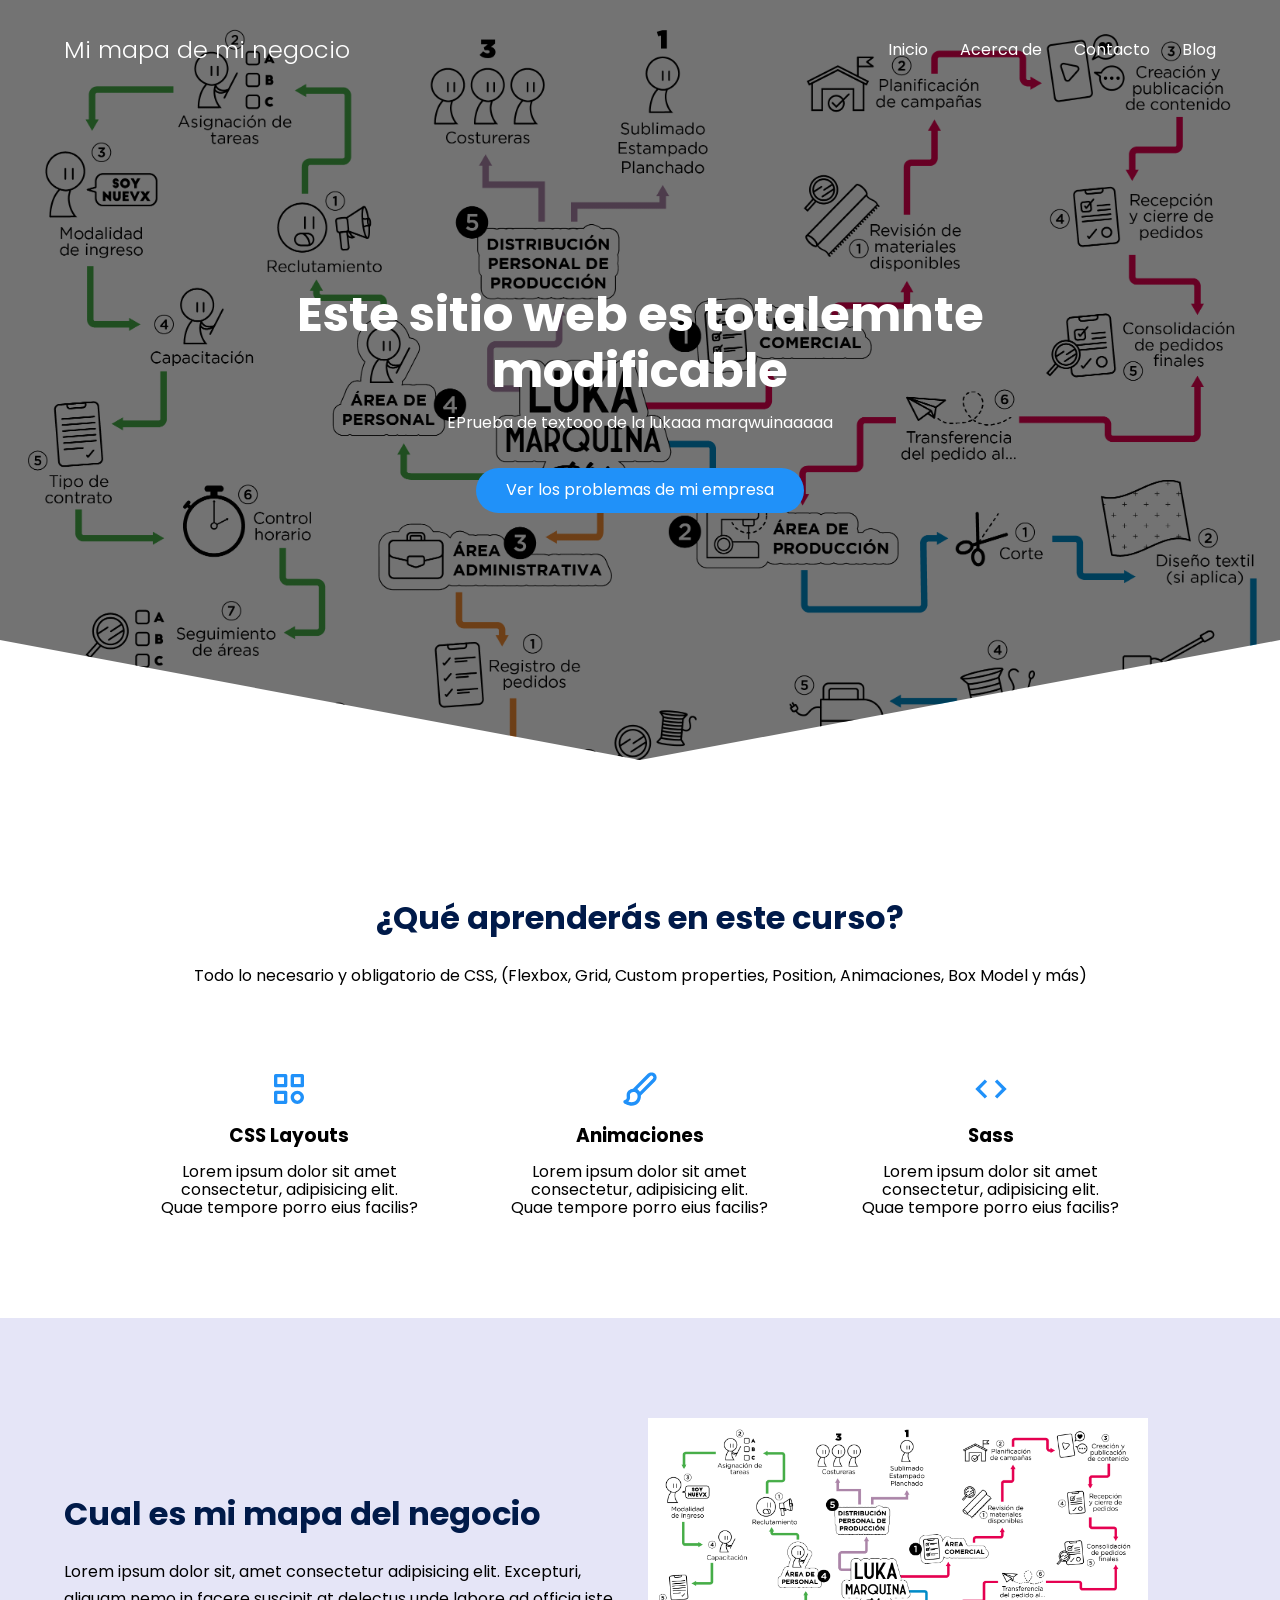
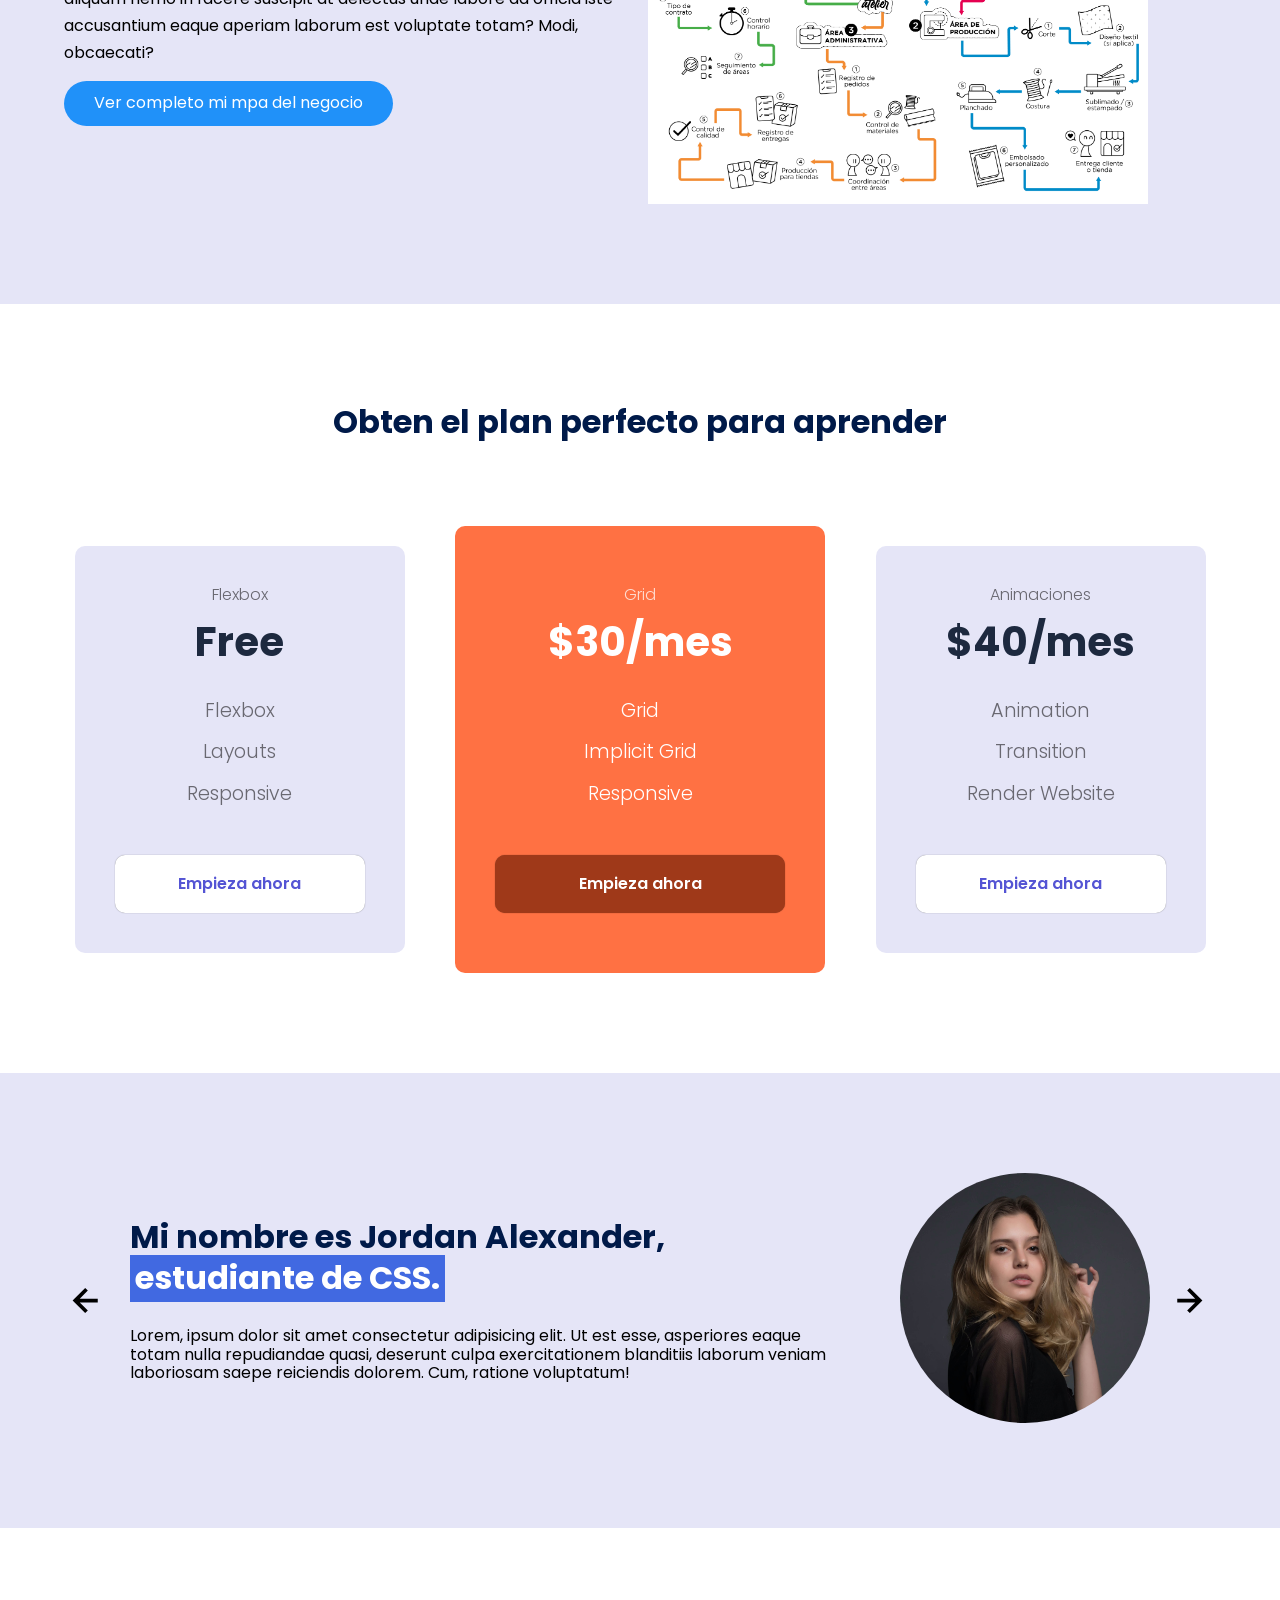
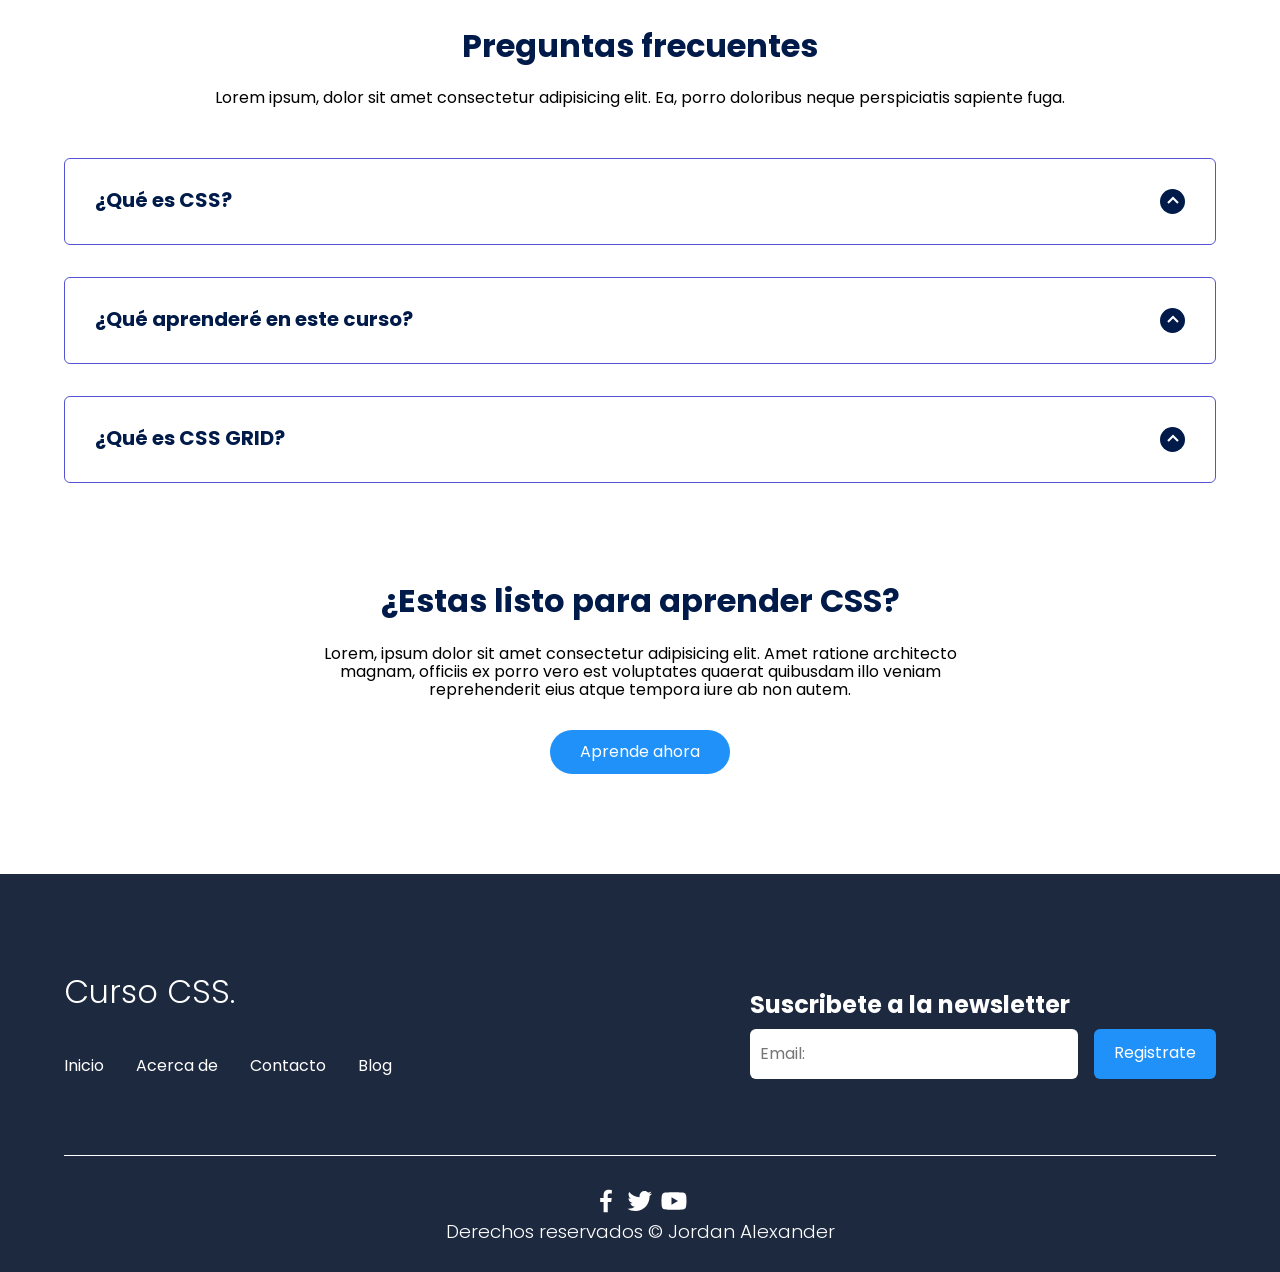
==== commit a67a1ee2: "cabmbio Cambio nuevo" ====
--- a/index.html
+++ b/index.html
@@ -37,9 +37,9 @@
     <header class="hero">
         <nav class="nav container">
             <div class="nav__logo">
-                <h2 class="nav__title">Mi mapa de negocio</h2>
-            </div>
-<!--
+                <h2 class="nav__title">Mi mapa de mi negocio</h2>
+            </div>
+
             <ul class="nav__link nav__link--menu">
                 <li class="nav__items">
                     <a href="#" class="nav__links">Inicio</a>
@@ -61,7 +61,7 @@
                 <img src="./images/menu.svg" class="nav__img">
             </div>
         </nav>
--->
+
         <section class="hero__container container">
             <h1 class="hero__title">Este sitio web es totalemnte modificable</h1>
             <p class="hero__paragraph">EPrueba de textooo de la lukaaa marqwuinaaaaa</p>
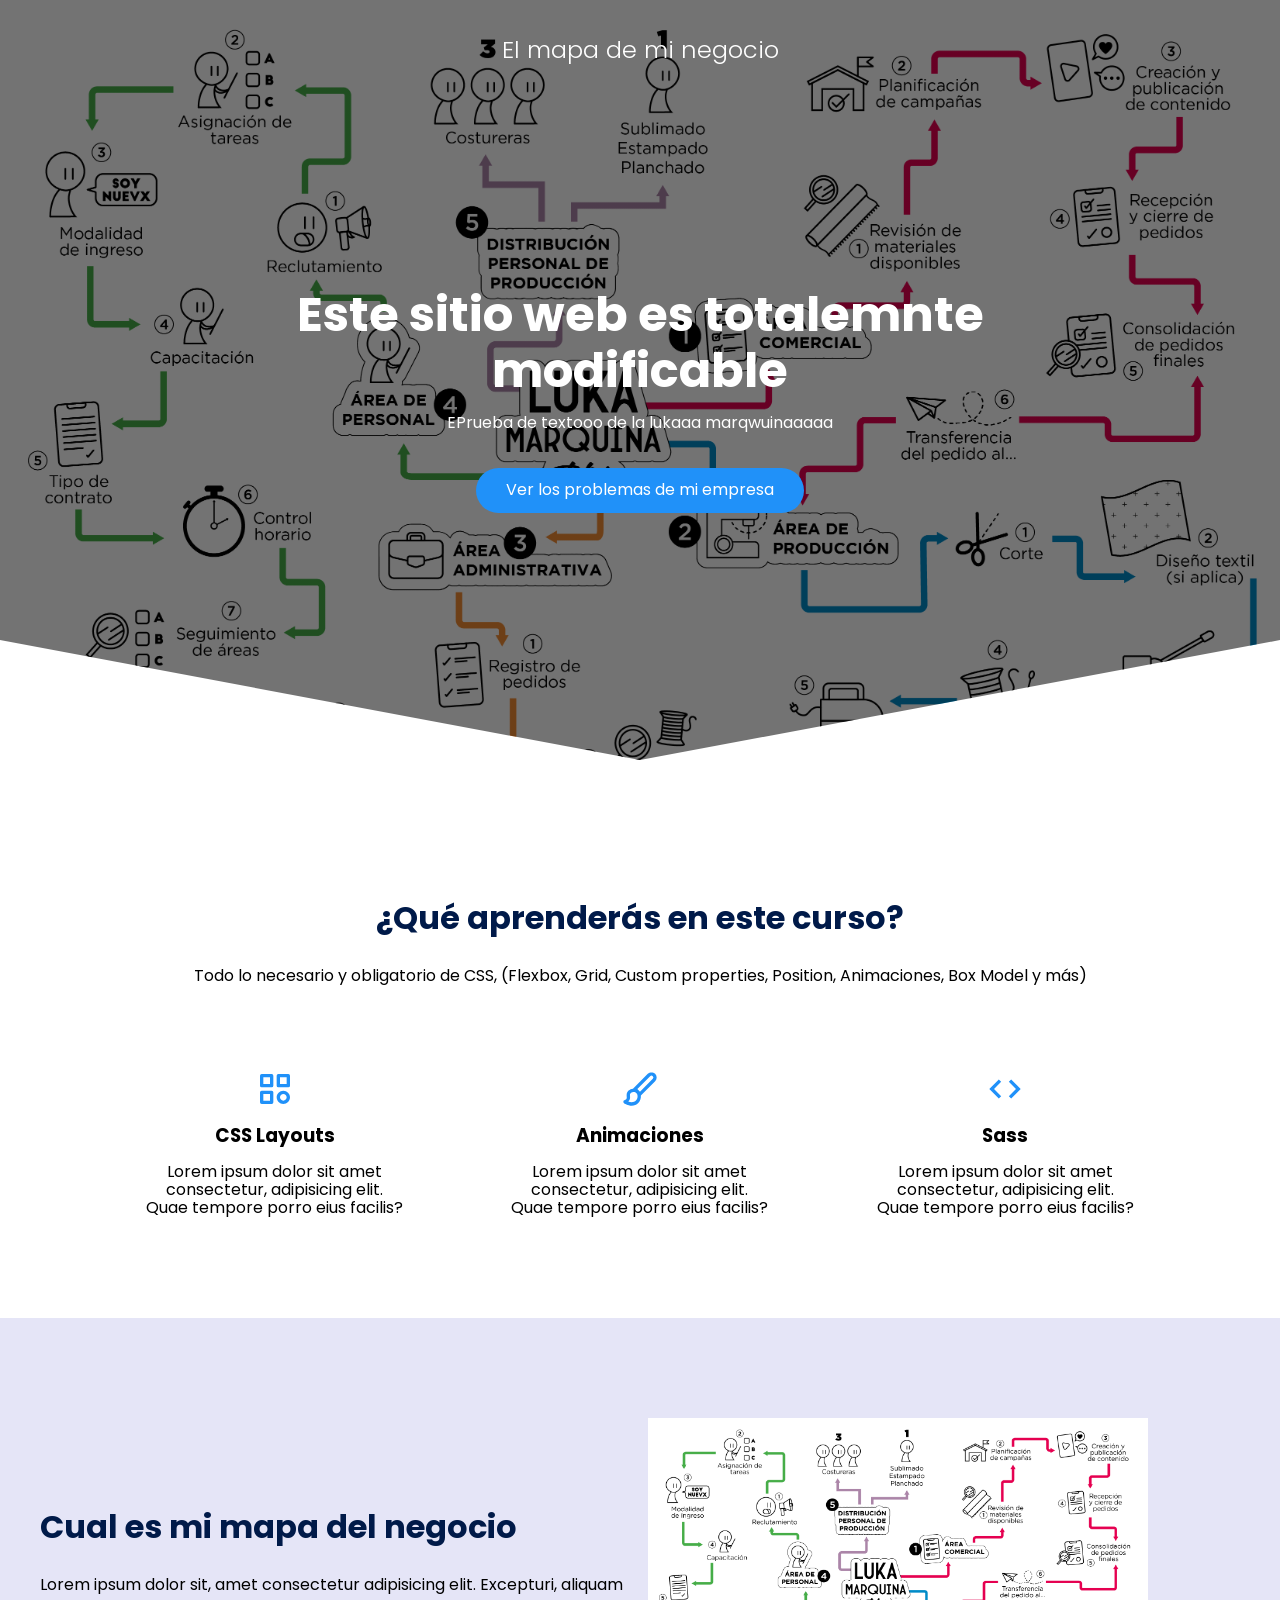
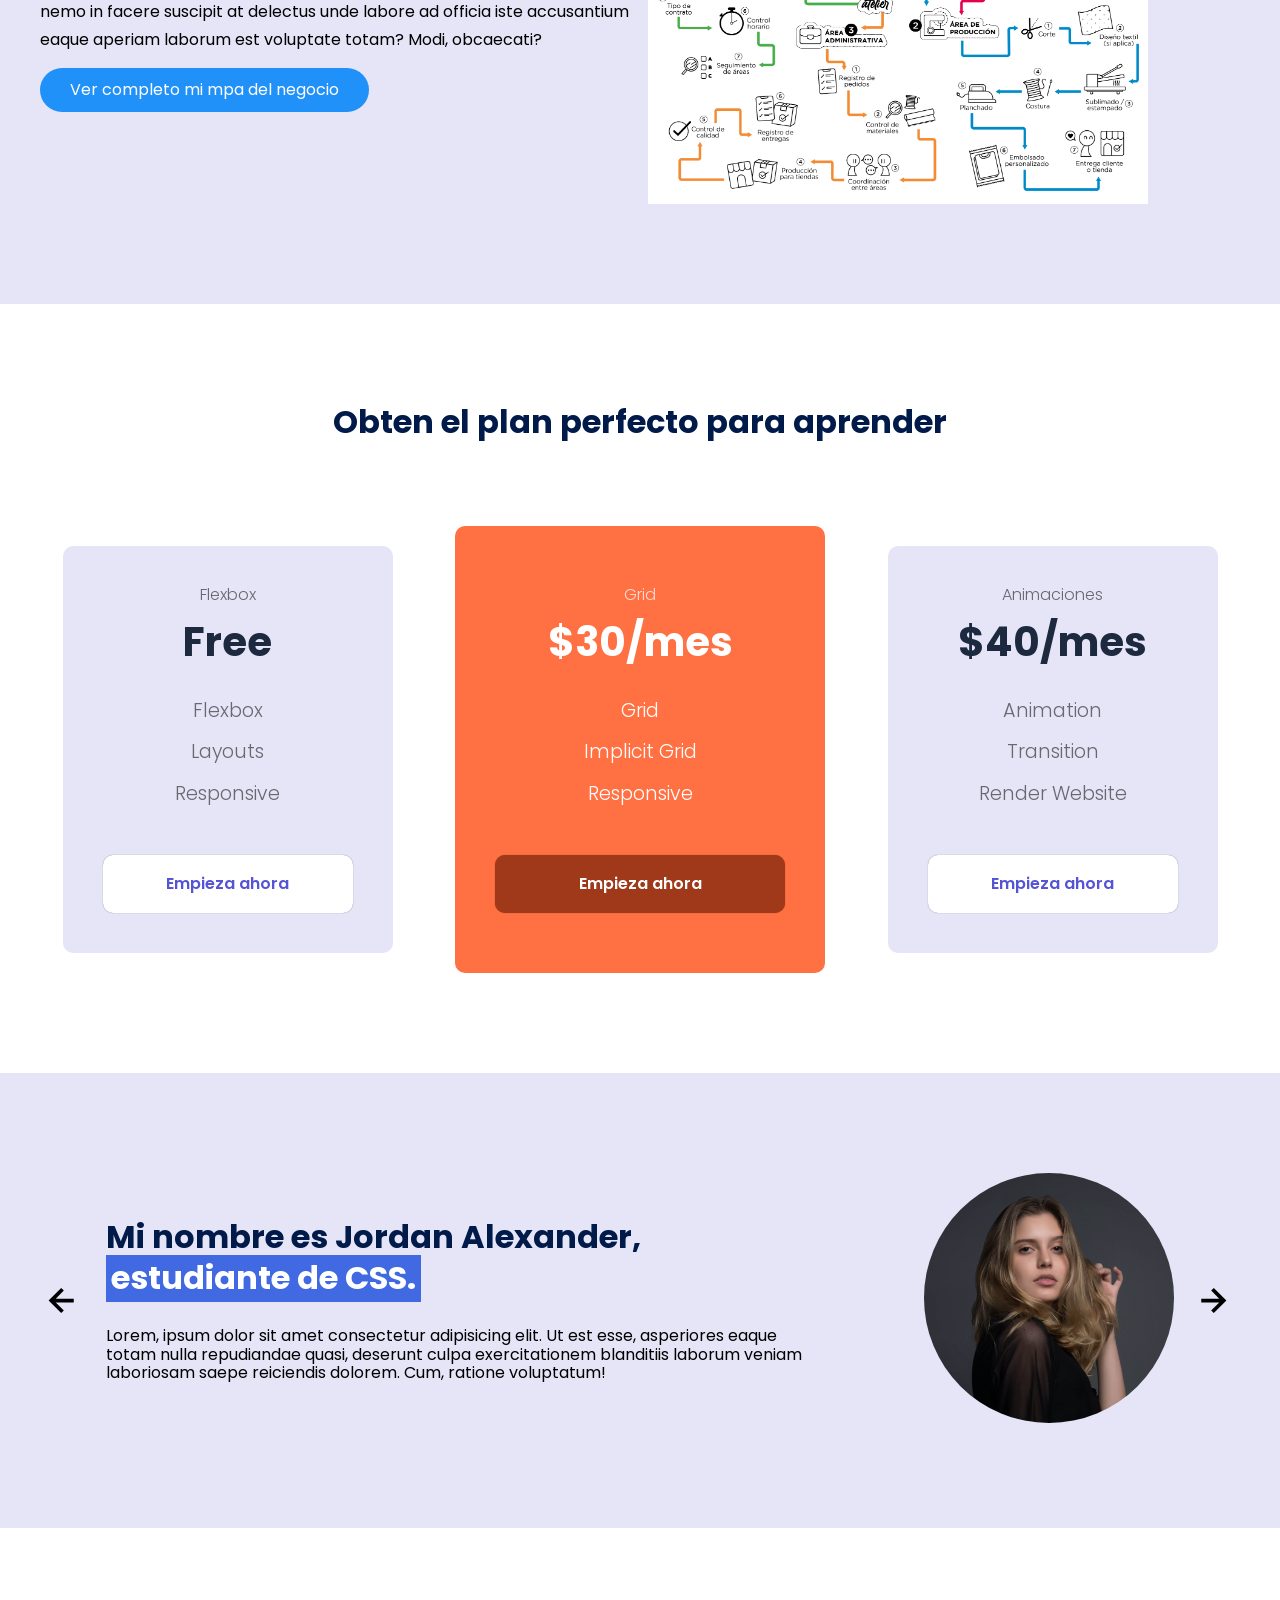
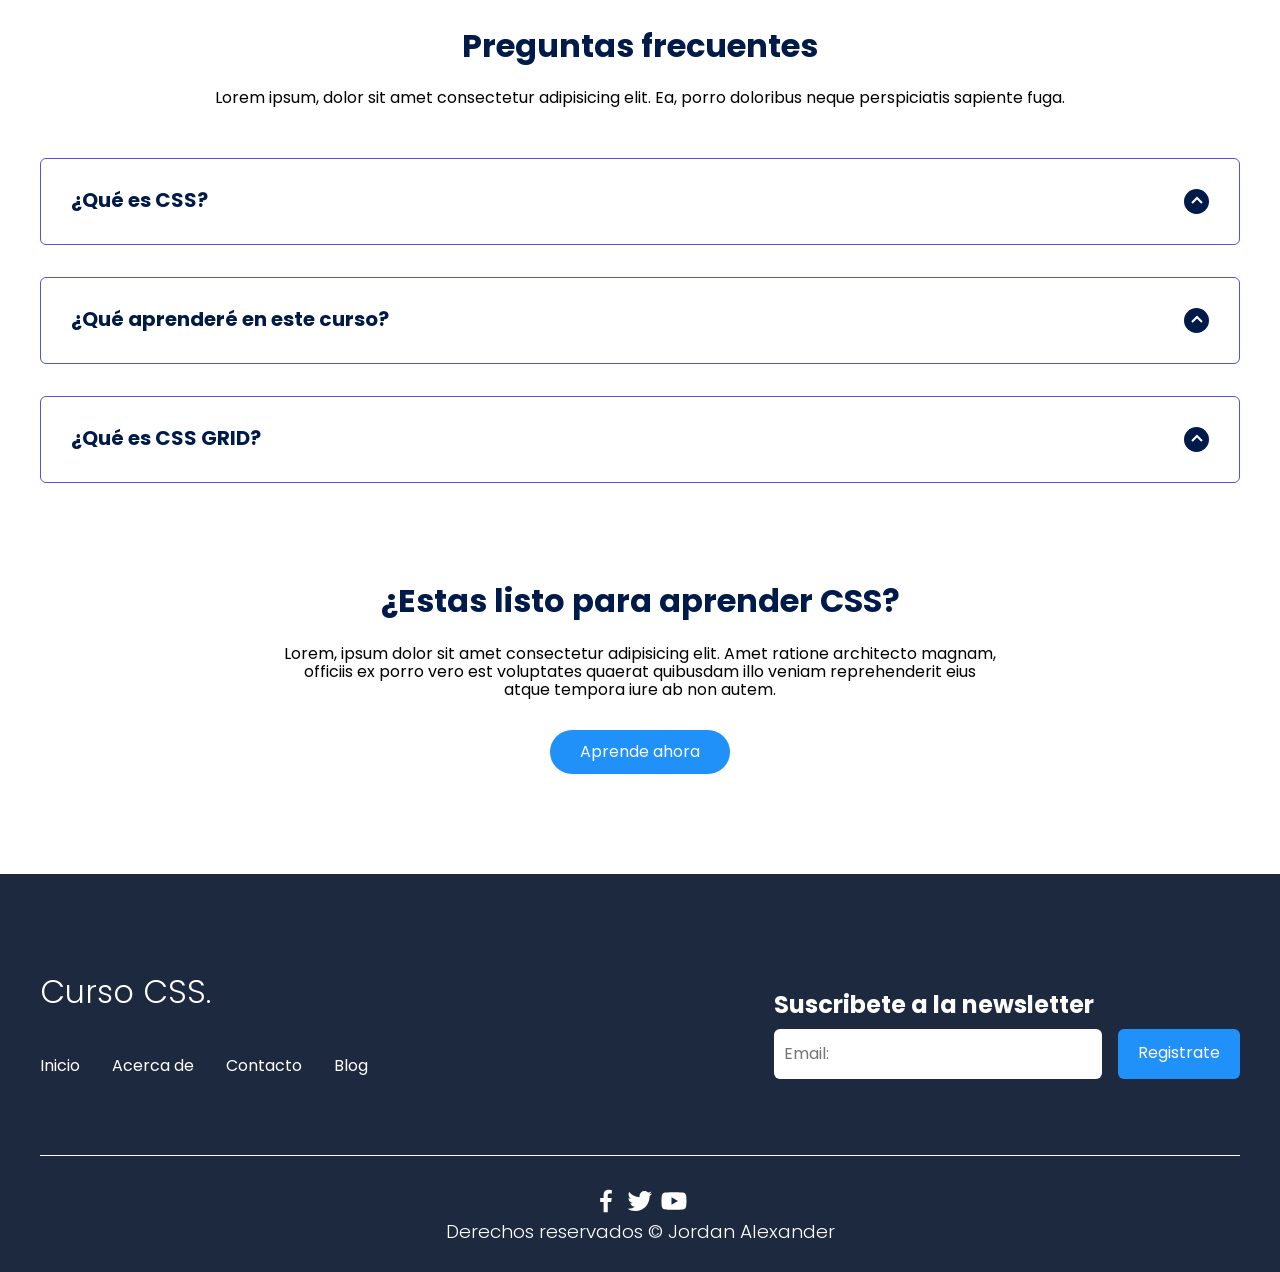
==== commit 287bdcd3: "21" ====
--- a/index.html
+++ b/index.html
@@ -37,29 +37,12 @@
     <header class="hero">
         <nav class="nav container">
             <div class="nav__logo">
-                <h2 class="nav__title">Mi mapa de mi negocio</h2>
-            </div>
-
-            <ul class="nav__link nav__link--menu">
-                <li class="nav__items">
-                    <a href="#" class="nav__links">Inicio</a>
-                </li>
-                <li class="nav__items">
-                    <a href="#" class="nav__links">Acerca de</a>
-                </li>
-                <li class="nav__items">
-                    <a href="#" class="nav__links">Contacto</a>
-                </li>
-                <li class="nav__items">
-                    <a href="#" class="nav__links">Blog</a>
-                </li>
-
-                <img src="./images/close.svg" class="nav__close">
-            </ul>
-
-            <div class="nav__menu">
-                <img src="./images/menu.svg" class="nav__img">
-            </div>
+                <h2 class="nav__title">El mapa de mi negocio</h2>
+            </div>
+
+
+
+         
         </nav>
 
         <section class="hero__container container">
--- a/css/estilos.css
+++ b/css/estilos.css
@@ -10,7 +10,7 @@
 }
 
 .container {
-    width: 90%;
+    
     max-width: 1200px;
     margin: 0 auto;
     overflow: hidden;
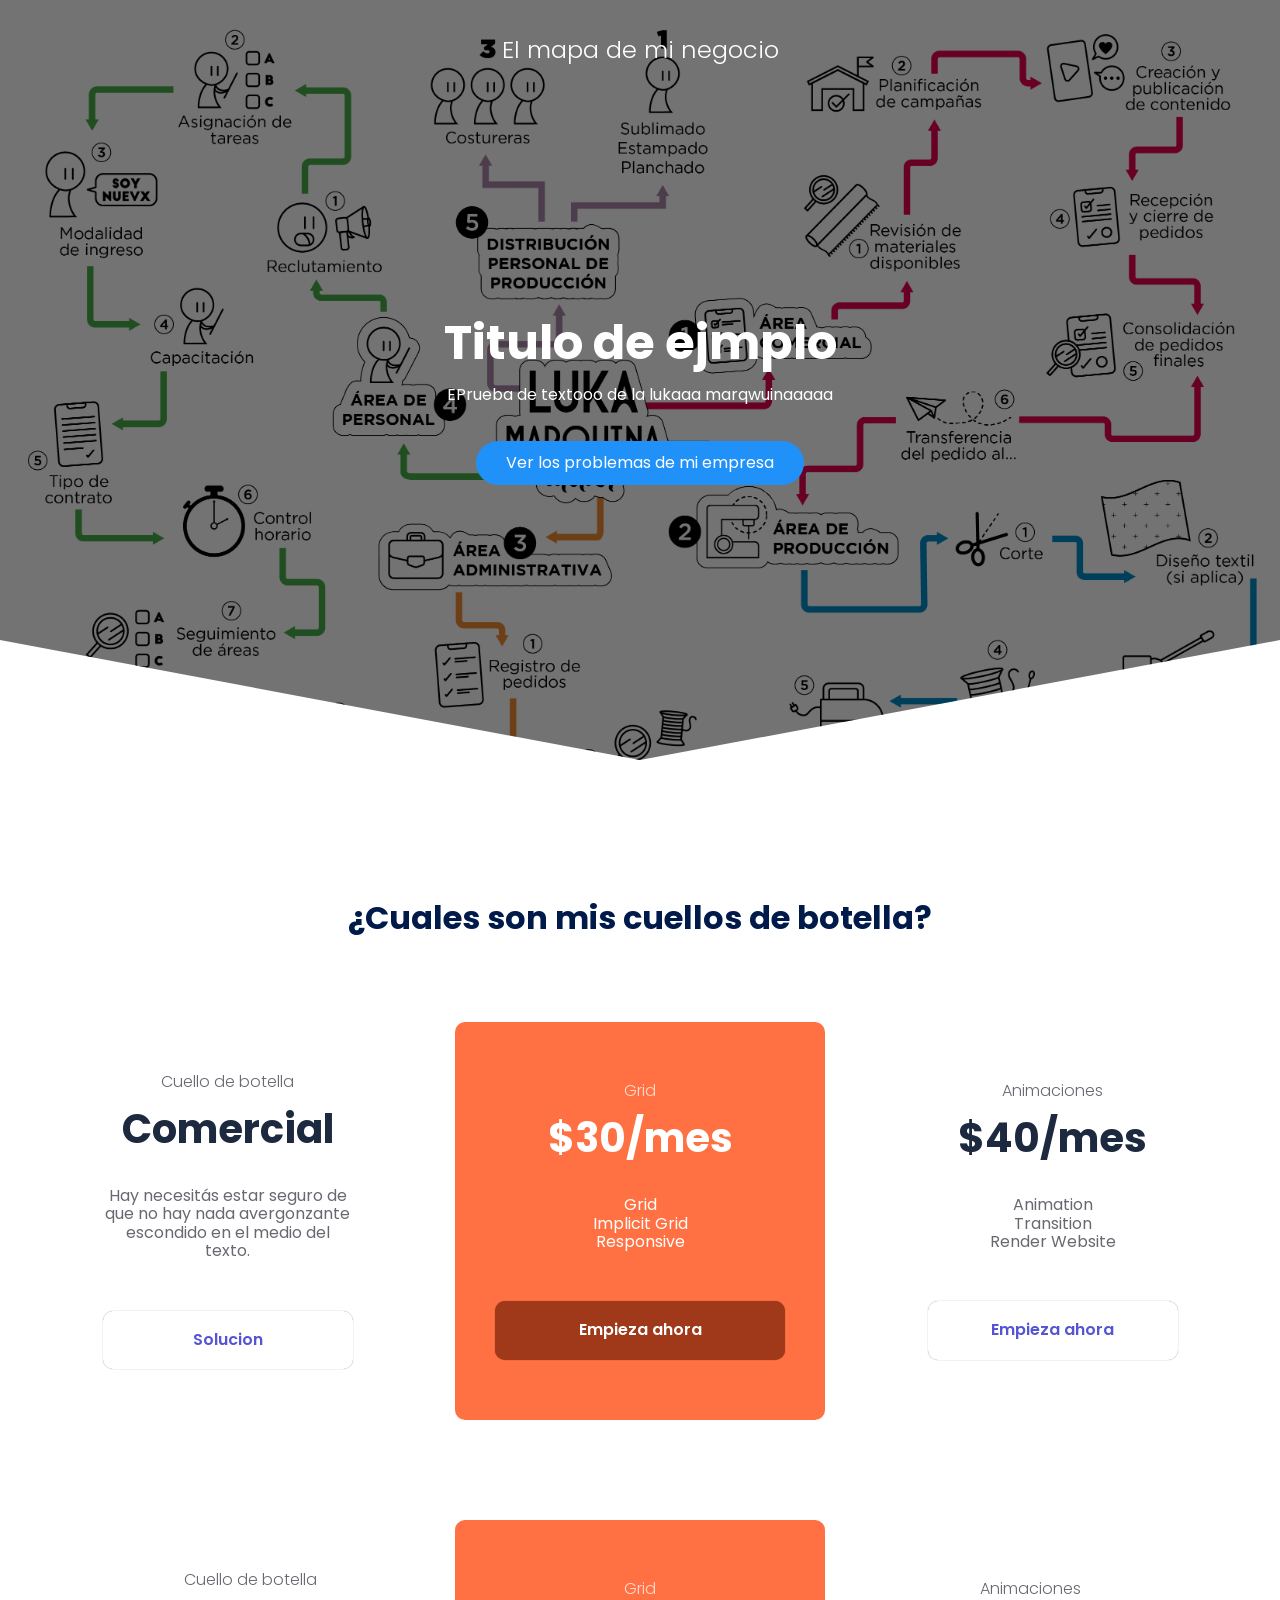
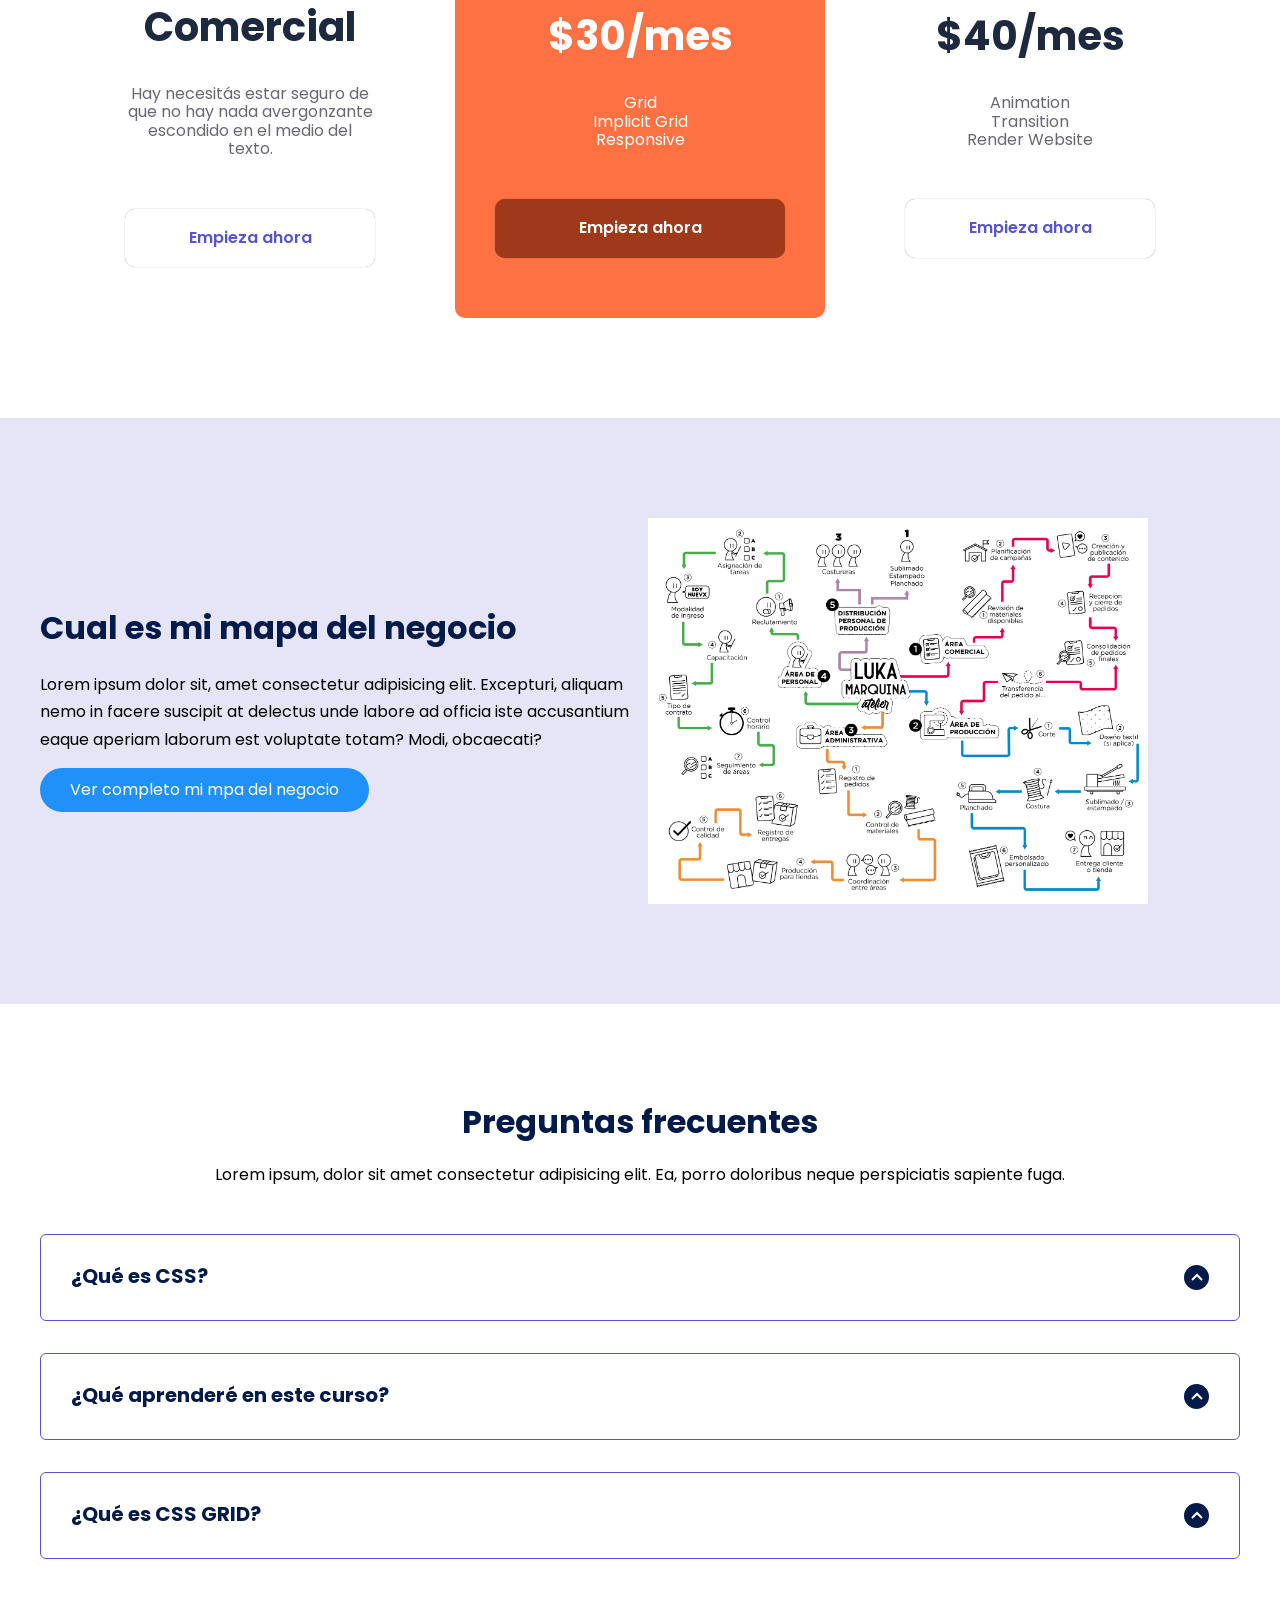
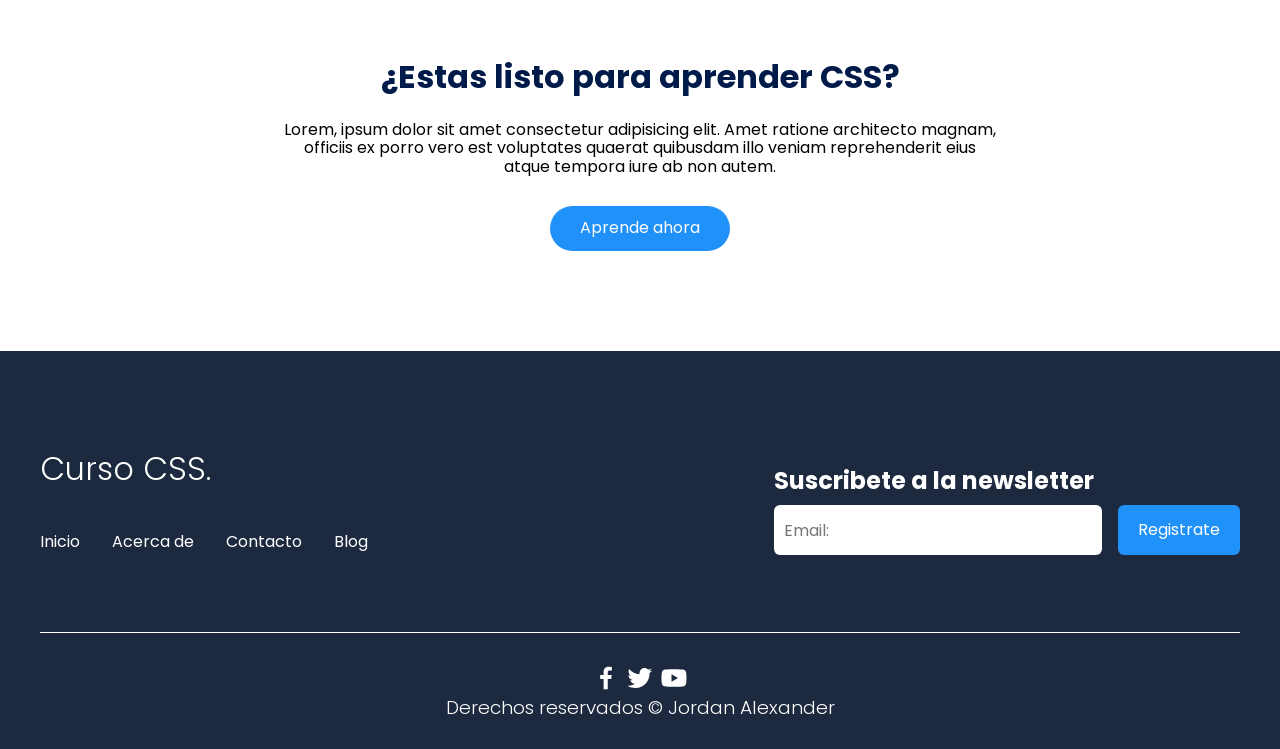
==== commit 8910703c: "skfsjbd" ====
--- a/index.html
+++ b/index.html
@@ -46,41 +46,113 @@
         </nav>
 
         <section class="hero__container container">
-            <h1 class="hero__title">Este sitio web es totalemnte modificable</h1>
+            <h1 class="hero__title">Titulo de ejmplo </h1>
             <p class="hero__paragraph">EPrueba de textooo de la lukaaa marqwuinaaaaa</p>
             <a href="#" class="cta">Ver los problemas de mi empresa</a>
         </section>
     </header>
 
+
+   <section class="price container">
+            <h2 class="subtitle">¿Cuales son mis cuellos de botella?</h2>
+
+            <div class="price__table">
+                <div class="price__element">
+                    <p class="price__name">Cuello de botella</p>
+                    <script src="https://cdn.lordicon.com/lordicon.js"></script>
+<lord-icon
+    src="https://cdn.lordicon.com/dkobpcrm.json"
+    trigger="loop"
+    delay="1000"
+    stroke="bold"
+    colors="primary:#3080e8,secondary:#3080e8"
+    style="width:100px;height:100px">
+</lord-icon>
+                    <h3 class="price__price">Comercial</h3>
+
+                    <div class="price__items">
+                        <p class="price__features">Hay necesitás estar seguro de que no hay nada avergonzante escondido en el medio del texto.</p>
+                    </div>
+
+                    <a href="Comercial.html" class="price__cta">Solucion</a>
+                </div>
+
+
+                <div class="price__element price__element--best">
+                    <p class="price__name">Grid</p>
+                    <h3 class="price__price">$30/mes</h3>
+
+                    <div class="price__items">
+                        <p class="price__features">Grid</p>
+                        <p class="price__features">Implicit Grid</p>
+                        <p class="price__features">Responsive</p>
+                    </div>
+
+                    <a href="#" class="price__cta">Empieza ahora</a>
+                </div>
+
+
+                <div class="price__element">
+                    <p class="price__name">Animaciones</p>
+                    <h3 class="price__price">$40/mes</h3>
+
+                    <div class="price__items">
+                        <p class="price__features">Animation</p>
+                        <p class="price__features">Transition</p>
+                        <p class="price__features">Render Website</p>
+                    </div>
+
+                    <a href="#" class="price__cta">Empieza ahora</a>
+                </div>
+  <div class="price__table">
+                <div class="price__element">
+                    <p class="price__name">Cuello de botella</p>
+                    <h3 class="price__price">Comercial</h3>
+
+                    <div class="price__items">
+                        <p class="price__features">Hay necesitás estar seguro de que no hay nada avergonzante escondido en el medio del texto.</p>
+                    </div>
+
+                    <a href="#" class="price__cta">Empieza ahora</a>
+                </div>
+
+
+                <div class="price__element price__element--best">
+                    <p class="price__name">Grid</p>
+                    <h3 class="price__price">$30/mes</h3>
+
+                    <div class="price__items">
+                        <p class="price__features">Grid</p>
+                        <p class="price__features">Implicit Grid</p>
+                        <p class="price__features">Responsive</p>
+                    </div>
+
+                    <a href="#" class="price__cta">Empieza ahora</a>
+                </div>
+
+
+                <div class="price__element">
+                    <p class="price__name">Animaciones</p>
+                    <h3 class="price__price">$40/mes</h3>
+
+                    <div class="price__items">
+                        <p class="price__features">Animation</p>
+                        <p class="price__features">Transition</p>
+                        <p class="price__features">Render Website</p>
+                    </div>
+
+                    <a href="#" class="price__cta">Empieza ahora</a>
+                </div>
+    
+
+            </div>
+        </section>
+
+
+
+
     <main>
-        <section class="container about">
-            <h2 class="subtitle">¿Qué aprenderás en este curso?</h2>
-            <p class="about__paragraph">Todo lo necesario y obligatorio de CSS, (Flexbox, Grid, Custom properties,
-                Position, Animaciones, Box Model y más)</p>
-
-            <div class="about__main">
-                <article class="about__icons">
-                    <img src="./images/shapes.svg" class="about__icon">
-                    <h3 class="about__title">CSS Layouts</h3>
-                    <p class="about__paragrah">Lorem ipsum dolor sit amet consectetur, adipisicing elit. Quae tempore
-                        porro eius facilis?</p>
-                </article>
-
-                <article class="about__icons">
-                    <img src="./images/paint.svg" class="about__icon">
-                    <h3 class="about__title">Animaciones</h3>
-                    <p class="about__paragrah">Lorem ipsum dolor sit amet consectetur, adipisicing elit. Quae tempore
-                        porro eius facilis?</p>
-                </article>
-
-                <article class="about__icons">
-                    <img src="./images/code.svg" class="about__icon">
-                    <h3 class="about__title">Sass</h3>
-                    <p class="about__paragrah">Lorem ipsum dolor sit amet consectetur, adipisicing elit. Quae tempore
-                        porro eius facilis?</p>
-                </article>
-            </div>
-        </section>
+      
 
         <section class="knowledge">
             <div class="knowledge__container container">
@@ -98,117 +170,8 @@
             </div>
         </section>
 
-        <section class="price container">
-            <h2 class="subtitle">Obten el plan perfecto para aprender</h2>
-
-            <div class="price__table">
-                <div class="price__element">
-                    <p class="price__name">Flexbox</p>
-                    <h3 class="price__price">Free</h3>
-
-                    <div class="price__items">
-                        <p class="price__features">Flexbox</p>
-                        <p class="price__features">Layouts</p>
-                        <p class="price__features">Responsive</p>
-                    </div>
-
-                    <a href="#" class="price__cta">Empieza ahora</a>
-                </div>
-
-
-                <div class="price__element price__element--best">
-                    <p class="price__name">Grid</p>
-                    <h3 class="price__price">$30/mes</h3>
-
-                    <div class="price__items">
-                        <p class="price__features">Grid</p>
-                        <p class="price__features">Implicit Grid</p>
-                        <p class="price__features">Responsive</p>
-                    </div>
-
-                    <a href="#" class="price__cta">Empieza ahora</a>
-                </div>
-
-
-                <div class="price__element">
-                    <p class="price__name">Animaciones</p>
-                    <h3 class="price__price">$40/mes</h3>
-
-                    <div class="price__items">
-                        <p class="price__features">Animation</p>
-                        <p class="price__features">Transition</p>
-                        <p class="price__features">Render Website</p>
-                    </div>
-
-                    <a href="#" class="price__cta">Empieza ahora</a>
-                </div>
-
-
-            </div>
-        </section>
-
-        <section class="testimony">
-            <div class="testimony__container container">
-                <img src="./images/leftarrow.svg" class="testimony__arrow" id="before">
-
-                <section class="testimony__body testimony__body--show" data-id="1">
-                    <div class="testimony__texts">
-                        <h2 class="subtitle">Mi nombre es Jordan Alexander, <span class="testimony__course">estudiante
-                                de CSS.</span></h2>
-                        <p class="testimony__review">Lorem, ipsum dolor sit amet consectetur adipisicing elit. Ut est
-                            esse, asperiores eaque totam nulla repudiandae quasi, deserunt culpa exercitationem
-                            blanditiis laborum veniam laboriosam saepe reiciendis dolorem. Cum, ratione voluptatum!</p>
-                    </div>
-
-                    <figure class="testimony__picture">
-                        <img src="./images/face.jpg" class="testimony__img">
-                    </figure>
-                </section>
-
-                <section class="testimony__body" data-id="2">
-                    <div class="testimony__texts">
-                        <h2 class="subtitle">Mi nombre es Alejandra Perez, <span class="testimony__course">estudiante de
-                                CSS.</span></h2>
-                        <p class="testimony__review">Lorem, ipsum dolor sit amet consectetur adipisicing elit. Ut est
-                            esse, asperiores eaque laborum veniam laboriosam saepe reiciendis dolorem. Cum, ratione
-                            voluptatum!</p>
-                    </div>
-
-                    <figure class="testimony__picture">
-                        <img src="./images/face2.jpg" class="testimony__img">
-                    </figure>
-                </section>
-
-                <section class="testimony__body" data-id="3">
-                    <div class="testimony__texts">
-                        <h2 class="subtitle">Mi nombre es Karen Arteaga, <span class="testimony__course">estudiante de
-                                CSS.</span></h2>
-                        <p class="testimony__review">Lorem, ipsum dolor sit amet consectetur adipisicing elit. Ut est
-                            esse, niam laboriosam saepe reiciendis dolorem. Cum, ratione voluptatum!</p>
-                    </div>
-
-                    <figure class="testimony__picture">
-                        <img src="./images/face3.jpg" class="testimony__img">
-                    </figure>
-                </section>
-
-                <section class="testimony__body" data-id="4">
-                    <div class="testimony__texts">
-                        <h2 class="subtitle">Mi nombre es Kevin Ramirez, <span class="testimony__course">estudiante de
-                                CSS.</span></h2>
-                        <p class="testimony__review">Lorem, ipsum dolor sit amet consectetur adipisicing elit. Ut est
-                            esse, niam laboriosam saepe reiciendis dolorem. Cum, ratione voluptatum!</p>
-                    </div>
-
-                    <figure class="testimony__picture">
-                        <img src="./images/face4.jpg" class="testimony__img">
-                    </figure>
-                </section>
-
-
-                <img src="./images/rightarrow.svg" class="testimony__arrow" id="next">
-            </div>
-        </section>
+
+        
 
         <section class="questions container">
             <h2 class="subtitle">Preguntas frecuentes</h2>
--- a/css/estilos.css
+++ b/css/estilos.css
@@ -166,7 +166,7 @@
 
 .knowledge {
     background-color: #e5e5f7;
-    background-image: radial-gradient(#444cf7 0.5px, transparent 0.5px), radial-gradient(#444cf7 0.5px, #e5e5f7 0.5px);
+    background-image: #444cf7 0.5px, #e5e5f7 0.5px);
     background-size: 20px 20px;
     background-position: 0 0, 10px 10px;
     overflow: hidden;
@@ -209,7 +209,7 @@
 }
 
 .price__element{
-    background-color: #e5e5f7;
+    background-color: #ffffff;
     text-align: center;
     border-radius: 10px;
     width: 330px;
@@ -247,9 +247,9 @@
 .price__items{
     margin-top: 35px;
     display: grid;
-    gap: 1em;
-    font-weight: 300;
-    font-size: 1.2rem;
+    gap: 0em;
+    font-weight: 0;
+    font-size: 1rem;
     margin-bottom: 50px;
     color: var(--color-items);
 }
